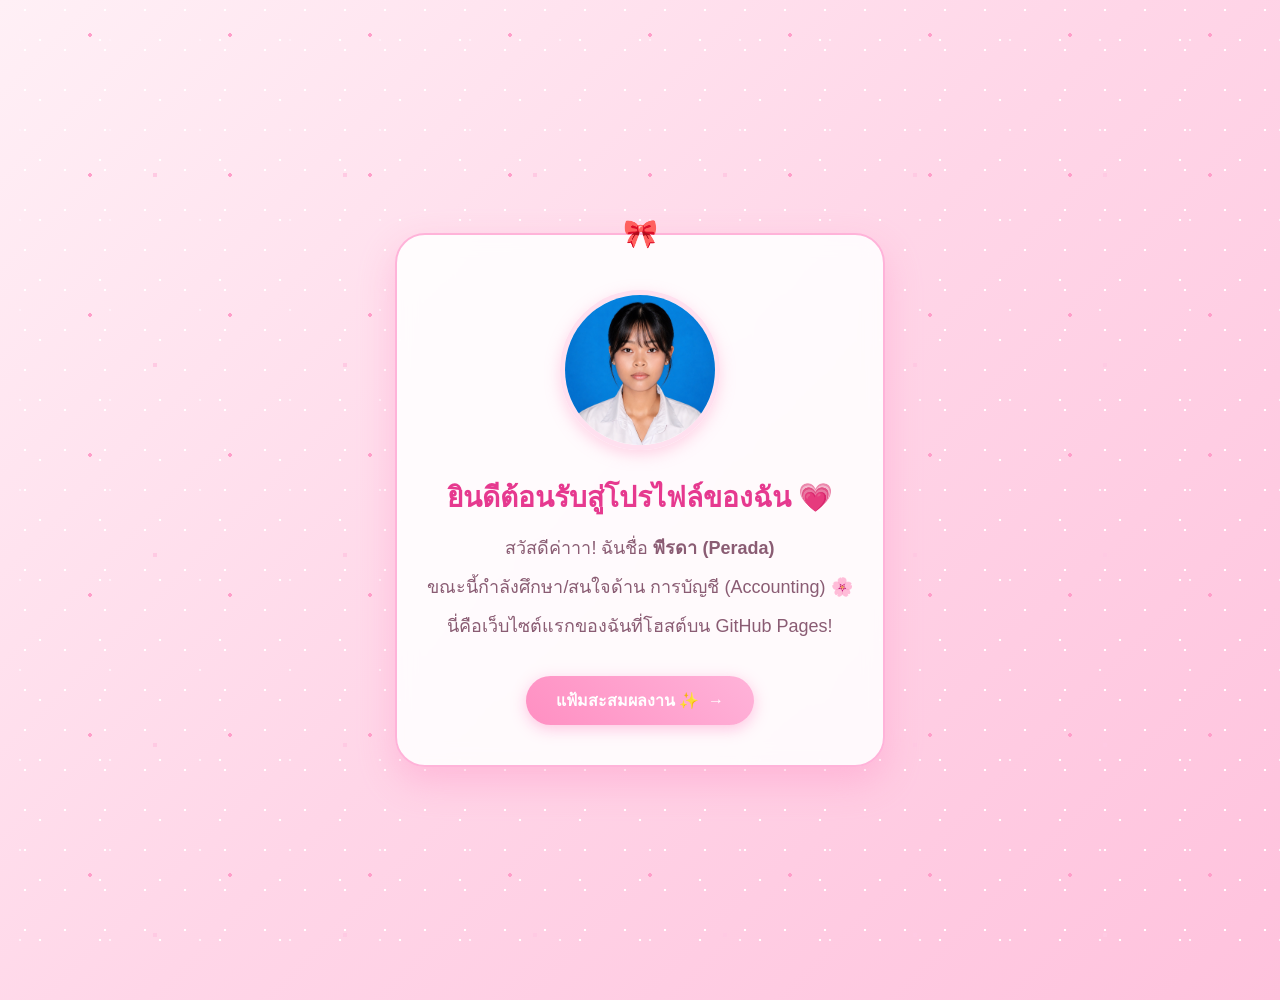
==== index.html @ 667e7df7 "Update index.html" ====
<!DOCTYPE html>
<html lang="th">
<head>
<meta charset="UTF-8">
<title>หน้าแนะนำตัวของฉัน</title>
<style>
/* ตั้งค่าพื้นหลังเป็นสีชมพูพาสเทลไล่เฉดสีแบบนุ่มนวล สไตล์จุฬาฯ (ไร้รูปภาพ) */
body {
    background: linear-gradient(135deg, #fff0f6 0%, #ffd6e8 50%, #ffc2dd 100%);
    color: #333;
    text-align: center; 
    padding: 50px;
    font-family: 'Segoe UI', Tahoma, Geneva, Verdana, sans-serif;
    margin: 0;
    min-height: 100vh;
    display: flex;
    justify-content: center;
    align-items: center;
    position: relative;
    overflow-x: hidden;
}

/* กลิตเตอร์ระยิบระยับกระจายทั่วพื้นหลัง แบบไม่ต้องใช้รูปภาพ */
body::before {
    content: "";
    position: fixed;
    inset: -50px;
    background-image:
        radial-gradient(circle, #ffffff 1.5px, transparent 1.5px),
        radial-gradient(circle, #fff0f8 1px, transparent 1px),
        radial-gradient(circle, #ff9ec9 2px, transparent 2px),
        radial-gradient(circle, #ffffff 1px, transparent 1px),
        radial-gradient(circle, #ffcae3 2.5px, transparent 2.5px);
    background-size: 60px 60px, 90px 90px, 140px 140px, 40px 40px, 190px 190px;
    background-position: 0 0, 25px 45px, 70px 15px, 15px 80px, 110px 130px;
    pointer-events: none;
    z-index: 0;
    animation: glitter-shift 10s linear infinite, glitter-twinkle 2.2s ease-in-out infinite alternate;
}

@keyframes glitter-shift {
    0%   { background-position: 0 0, 25px 45px, 70px 15px, 15px 80px, 110px 130px; }
    100% { background-position: 60px 40px, 85px 100px, 150px 70px, 45px 30px, 170px 200px; }
}

@keyframes glitter-twinkle {
    0%   { opacity: 0.55; }
    50%  { opacity: 1; }
    100% { opacity: 0.65; }
}

/* ปรับแต่งการ์ดโทนชมพูพาสเทลโปร่งแสงสไตล์ Glassmorphism */
.card {
    background: rgba(255, 255, 255, 0.88);
    backdrop-filter: blur(10px);
    border-radius: 30px;
    box-shadow: 0 15px 35px rgba(255, 150, 200, 0.45);
    max-width: 500px; 
    margin: 0 auto; 
    padding: 40px 30px;
    border: 2px solid #ffb3d9;
    position: relative;
    z-index: 1;
    transition: transform 0.3s ease;
}

/* เอฟเฟกต์การ์ดลอยขึ้นเบาๆ เมื่อวางเมาส์ */
.card:hover {
    transform: translateY(-5px);
}

/* ริบบิ้นน่ารักมุมการ์ด */
.ribbon {
    position: absolute;
    top: -18px;
    left: 50%;
    transform: translateX(-50%);
    font-size: 28px;
}

/* สไตล์สำหรับรูปโปรไฟล์ (กรอบวงกลม) */
.profile-img-container {
    width: 150px;
    height: 150px;
    border-radius: 50%;
    overflow: hidden;
    margin: 15px auto 25px auto; /* จัดกึ่งกลาง และเว้นระยะด้านล่าง */
    border: 5px solid #ffe0ef; /* เพิ่มเส้นขอบชมพูอ่อนดูนุ่มนวล */
    box-shadow: 0 5px 15px rgba(255, 140, 190, 0.35); /* เพิ่มเงาเล็กน้อย */
}

.profile-img {
    width: 100%;
    height: 100%;
    object-fit: cover; /* ทำให้รูปเต็มกรอบโดยไม่เสียสัดส่วน */
}

h1 { 
    color: #e6398f; /* หัวข้อสีชมพูจุฬาฯ สดใส */
    margin-top: 10px;
    margin-bottom: 15px;
    font-size: 28px;
}

p { 
    font-size: 18px; 
    line-height: 1.6; 
    color: #8a5c73;
    margin: 10px 0;
}

/* ออกแบบปุ่มกดโทนชมพูพาสเทล */
.btn {
    display: inline-block;
    background: linear-gradient(45deg, #ff8fc2, #ffb3d9);
    color: white;
    padding: 12px 30px;
    text-decoration: none;
    border-radius: 25px;
    font-weight: bold;
    font-size: 16px;
    margin-top: 25px;
    box-shadow: 0 4px 15px rgba(255, 130, 190, 0.45);
    transition: all 0.3s ease;
    animation: btn-glow 2s ease-in-out infinite;
}

@keyframes btn-glow {
    0%, 100% { box-shadow: 0 4px 15px rgba(255, 130, 190, 0.45); }
    50%      { box-shadow: 0 6px 26px rgba(255, 110, 180, 0.85), 0 0 22px rgba(255, 190, 225, 0.7); }
}

/* ลูกศรกระดิกเชิญชวนให้กดต่อ */
.arrow {
    display: inline-block;
    margin-left: 4px;
    animation: arrow-bounce 1.1s ease-in-out infinite;
}

@keyframes arrow-bounce {
    0%, 100% { transform: translateX(0); }
    50%      { transform: translateX(6px); }
}

/* ลูกเล่นเปลี่ยนเฉดสีเมื่อชี้ปุ่ม */
.btn:hover {
    background: linear-gradient(45deg, #ffb3d9, #ff8fc2);
    transform: translateY(-3px);
    box-shadow: 0 8px 20px rgba(255, 130, 190, 0.65);
}
</style>
</head>
<body>

<div class="card">
    <div class="ribbon">🎀</div>

    <!-- ส่วนแสดงรูปภาพโปรไฟล์ -->
    <div class="profile-img-container">
        <!-- นำรูปภาพของคุณใส่ใน src -->
        <img src="18.png" alt="โปรไฟล์ พีรดา" class="profile-img">
    </div>

    <h1>ยินดีต้อนรับสู่โปรไฟล์ของฉัน 💗</h1>
    <p>สวัสดีค่าาา! ฉันชื่อ <strong>พีรดา (Perada)</strong></p>
    <p>ขณะนี้กำลังศึกษา/สนใจด้าน การบัญชี (Accounting) 🌸</p>
    <p>นี่คือเว็บไซต์แรกของฉันที่โฮสต์บน GitHub Pages!</p>
    
    <a href="portfolio.html" class="btn">แฟ้มสะสมผลงาน ✨ <span class="arrow">→</span></a>
</div>

</body>
</html>
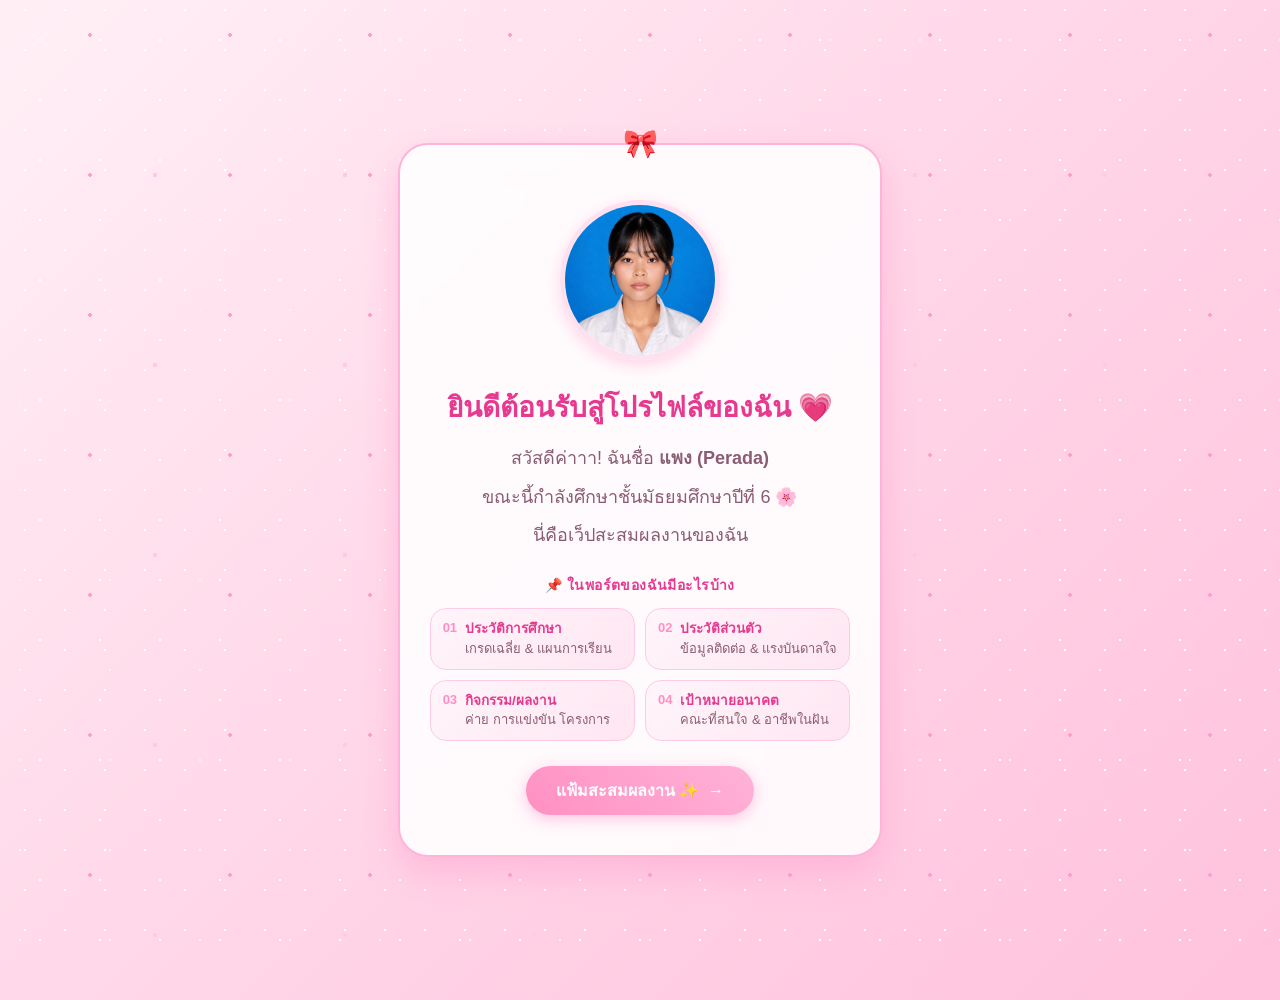
==== commit 1bb70a6f: "Update index.html" ====
--- a/index.html
+++ b/index.html
@@ -109,6 +109,53 @@
     margin: 10px 0;
 }
 
+/* ---------- ส่วนสารบัญพอร์ต: หัวข้อที่ควรมีในพอร์ตโฟลิโอ ---------- */
+.map-title {
+    font-size: 14px;
+    font-weight: 700;
+    color: #e6398f;
+    margin: 24px 0 12px;
+    letter-spacing: .03em;
+}
+
+.topic-grid {
+    display: grid;
+    grid-template-columns: 1fr 1fr;
+    gap: 10px;
+    text-align: left;
+}
+
+.topic-chip {
+    display: flex;
+    align-items: flex-start;
+    gap: 8px;
+    background: linear-gradient(135deg, #fff5fa, #ffe6f2);
+    border: 1.5px solid #ffcae3;
+    border-radius: 16px;
+    padding: 10px 12px;
+    font-size: 13px;
+    color: #8a5c73;
+    line-height: 1.45;
+}
+
+.topic-chip .num {
+    font-weight: 800;
+    color: #ff8fc2;
+    font-size: 13px;
+    flex-shrink: 0;
+}
+
+.topic-chip b {
+    display: block;
+    color: #e6398f;
+    font-size: 13.5px;
+    margin-bottom: 1px;
+}
+
+@media (max-width: 380px) {
+    .topic-grid { grid-template-columns: 1fr; }
+}
+
 /* ออกแบบปุ่มกดโทนชมพูพาสเทล */
 .btn {
     display: inline-block;
@@ -162,9 +209,17 @@
     </div>
 
     <h1>ยินดีต้อนรับสู่โปรไฟล์ของฉัน 💗</h1>
-    <p>สวัสดีค่าาา! ฉันชื่อ <strong>พีรดา (Perada)</strong></p>
-    <p>ขณะนี้กำลังศึกษา/สนใจด้าน การบัญชี (Accounting) 🌸</p>
-    <p>นี่คือเว็บไซต์แรกของฉันที่โฮสต์บน GitHub Pages!</p>
+    <p>สวัสดีค่าาา! ฉันชื่อ <strong> แพง (Perada)</strong></p>
+    <p>ขณะนี้กำลังศึกษาชั้นมัธยมศึกษาปีที่ 6  🌸</p>
+    <p>นี่คือเว็ปสะสมผลงานของฉัน</p>
+
+    <div class="map-title">📌 ในพอร์ตของฉันมีอะไรบ้าง</div>
+    <div class="topic-grid">
+        <div class="topic-chip"><span class="num">01</span><div><b>ประวัติการศึกษา</b>เกรดเฉลี่ย & แผนการเรียน</div></div>
+        <div class="topic-chip"><span class="num">02</span><div><b>ประวัติส่วนตัว</b>ข้อมูลติดต่อ & แรงบันดาลใจ</div></div>
+        <div class="topic-chip"><span class="num">03</span><div><b>กิจกรรม/ผลงาน</b>ค่าย การแข่งขัน โครงการ</div></div>
+        <div class="topic-chip"><span class="num">04</span><div><b>เป้าหมายอนาคต</b>คณะที่สนใจ & อาชีพในฝัน</div></div>
+    </div>
     
     <a href="portfolio.html" class="btn">แฟ้มสะสมผลงาน ✨ <span class="arrow">→</span></a>
 </div>
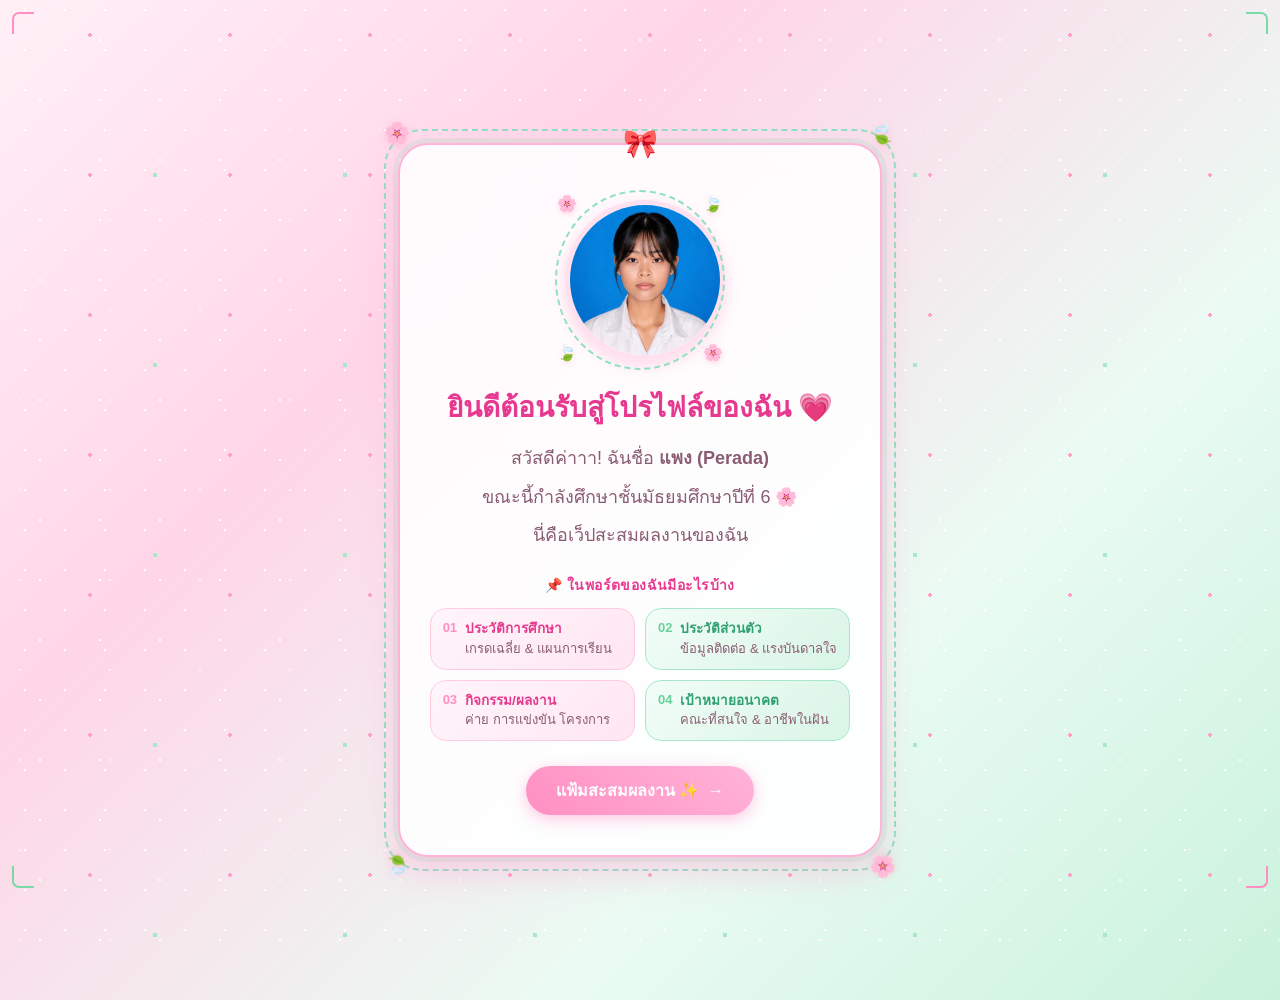
==== commit 5719d60a: "Update index.html" ====
--- a/index.html
+++ b/index.html
@@ -4,9 +4,9 @@
 <meta charset="UTF-8">
 <title>หน้าแนะนำตัวของฉัน</title>
 <style>
-/* ตั้งค่าพื้นหลังเป็นสีชมพูพาสเทลไล่เฉดสีแบบนุ่มนวล สไตล์จุฬาฯ (ไร้รูปภาพ) */
+/* ตั้งค่าพื้นหลังไล่เฉดสีชมพู-เขียวมิ้นต์พาสเทลแบบนุ่มนวล (ไร้รูปภาพ) */
 body {
-    background: linear-gradient(135deg, #fff0f6 0%, #ffd6e8 50%, #ffc2dd 100%);
+    background: linear-gradient(135deg, #fff0f6 0%, #ffd6e8 32%, #eafbf3 68%, #c9f2dc 100%);
     color: #333;
     text-align: center; 
     padding: 50px;
@@ -30,7 +30,7 @@
         radial-gradient(circle, #fff0f8 1px, transparent 1px),
         radial-gradient(circle, #ff9ec9 2px, transparent 2px),
         radial-gradient(circle, #ffffff 1px, transparent 1px),
-        radial-gradient(circle, #ffcae3 2.5px, transparent 2.5px);
+        radial-gradient(circle, #a8e8c8 2.5px, transparent 2.5px);
     background-size: 60px 60px, 90px 90px, 140px 140px, 40px 40px, 190px 190px;
     background-position: 0 0, 25px 45px, 70px 15px, 15px 80px, 110px 130px;
     pointer-events: none;
@@ -54,7 +54,7 @@
     background: rgba(255, 255, 255, 0.88);
     backdrop-filter: blur(10px);
     border-radius: 30px;
-    box-shadow: 0 15px 35px rgba(255, 150, 200, 0.45);
+    box-shadow: 0 15px 35px rgba(255, 150, 200, 0.4), 0 0 0 5px rgba(140, 224, 180, 0.22);
     max-width: 500px; 
     margin: 0 auto; 
     padding: 40px 30px;
@@ -174,7 +174,7 @@
 
 @keyframes btn-glow {
     0%, 100% { box-shadow: 0 4px 15px rgba(255, 130, 190, 0.45); }
-    50%      { box-shadow: 0 6px 26px rgba(255, 110, 180, 0.85), 0 0 22px rgba(255, 190, 225, 0.7); }
+    50%      { box-shadow: 0 6px 26px rgba(255, 110, 180, 0.85), 0 0 22px rgba(140, 224, 180, 0.55); }
 }
 
 /* ลูกศรกระดิกเชิญชวนให้กดต่อ */
@@ -195,17 +195,107 @@
     transform: translateY(-3px);
     box-shadow: 0 8px 20px rgba(255, 130, 190, 0.65);
 }
+
+/* ---------- กรอบมุมจอ ชมพู-มิ้นต์สลับกัน ---------- */
+.page-corner {
+    position: fixed;
+    z-index: 5;
+    width: 20px;
+    height: 20px;
+    pointer-events: none;
+}
+.page-corner.tl { top: 12px; left: 12px; border-top: 2px solid #ff8fc2; border-left: 2px solid #ff8fc2; border-radius: 7px 0 0 0; }
+.page-corner.tr { top: 12px; right: 12px; border-top: 2px solid #7bd9a8; border-right: 2px solid #7bd9a8; border-radius: 0 7px 0 0; }
+.page-corner.bl { bottom: 12px; left: 12px; border-bottom: 2px solid #7bd9a8; border-left: 2px solid #7bd9a8; border-radius: 0 0 0 7px; }
+.page-corner.br { bottom: 12px; right: 12px; border-bottom: 2px solid #ff8fc2; border-right: 2px solid #ff8fc2; border-radius: 0 0 7px 0; }
+
+/* ---------- กรอบประรอบการ์ด + ดอกไม้/ใบไม้มุม ---------- */
+.card-frame {
+    position: relative;
+    z-index: 1;
+}
+.card-frame::before {
+    content: "";
+    position: absolute;
+    inset: -14px;
+    border: 2px dashed #8fe0c2;
+    border-radius: 38px;
+    pointer-events: none;
+    z-index: 0;
+}
+.card-corner {
+    position: absolute;
+    font-size: 1.3rem;
+    line-height: 1;
+    pointer-events: none;
+    z-index: 2;
+    filter: drop-shadow(0 2px 4px rgba(255, 140, 190, 0.35));
+}
+.card-corner.tl { top: -20px; left: -14px; }
+.card-corner.tr { top: -20px; right: -14px; transform: scaleX(-1); }
+.card-corner.bl { bottom: -20px; left: -14px; transform: scaleY(-1); }
+.card-corner.br { bottom: -20px; right: -14px; transform: scale(-1, -1); }
+
+/* ---------- สลับสีชิปหัวข้อ ชมพู/มิ้นต์ ---------- */
+.topic-chip:nth-child(even) {
+    background: linear-gradient(135deg, #f2fdf7, #d9f5e6);
+    border-color: #a8e8c8;
+}
+.topic-chip:nth-child(even) b { color: #2fa06f; }
+.topic-chip:nth-child(even) .num { color: #6bcf9a; }
+
+/* ---------- วงแหวนตกแต่งรอบรูปโปรไฟล์ (ไม่ยุ่งกับ .profile-img-container / .profile-img) ---------- */
+.photo-ring {
+    position: relative;
+    width: 150px;
+    margin: 0 auto;
+}
+.photo-ring::before {
+    content: "";
+    position: absolute;
+    inset: -10px;
+    border: 2px dashed #8fe0c2;
+    border-radius: 50%;
+    pointer-events: none;
+}
+.photo-deco {
+    position: absolute;
+    font-size: 1rem;
+    pointer-events: none;
+    filter: drop-shadow(0 2px 3px rgba(255, 140, 190, 0.3));
+}
+.photo-deco.a { top: -6px; left: -8px; }
+.photo-deco.b { top: -6px; right: -8px; }
+.photo-deco.c { bottom: -2px; left: -8px; }
+.photo-deco.d { bottom: -2px; right: -8px; }
 </style>
 </head>
 <body>
 
+<span class="page-corner tl" aria-hidden="true"></span>
+<span class="page-corner tr" aria-hidden="true"></span>
+<span class="page-corner bl" aria-hidden="true"></span>
+<span class="page-corner br" aria-hidden="true"></span>
+
+<div class="card-frame">
+    <span class="card-corner tl" aria-hidden="true">🌸</span>
+    <span class="card-corner tr" aria-hidden="true">🍃</span>
+    <span class="card-corner bl" aria-hidden="true">🍃</span>
+    <span class="card-corner br" aria-hidden="true">🌸</span>
+
 <div class="card">
     <div class="ribbon">🎀</div>
 
     <!-- ส่วนแสดงรูปภาพโปรไฟล์ -->
-    <div class="profile-img-container">
-        <!-- นำรูปภาพของคุณใส่ใน src -->
-        <img src="18.png" alt="โปรไฟล์ พีรดา" class="profile-img">
+    <div class="photo-ring">
+        <span class="photo-deco a" aria-hidden="true">🌸</span>
+        <span class="photo-deco b" aria-hidden="true">🍃</span>
+        <span class="photo-deco c" aria-hidden="true">🍃</span>
+        <span class="photo-deco d" aria-hidden="true">🌸</span>
+        <div class="profile-img-container">
+            <!-- นำรูปภาพของคุณใส่ใน src -->
+            <img src="18.png" alt="โปรไฟล์ พีรดา" class="profile-img">
+        </div>
     </div>
 
     <h1>ยินดีต้อนรับสู่โปรไฟล์ของฉัน 💗</h1>
@@ -223,6 +313,7 @@
     
     <a href="portfolio.html" class="btn">แฟ้มสะสมผลงาน ✨ <span class="arrow">→</span></a>
 </div>
+</div>
 
 </body>
 </html>
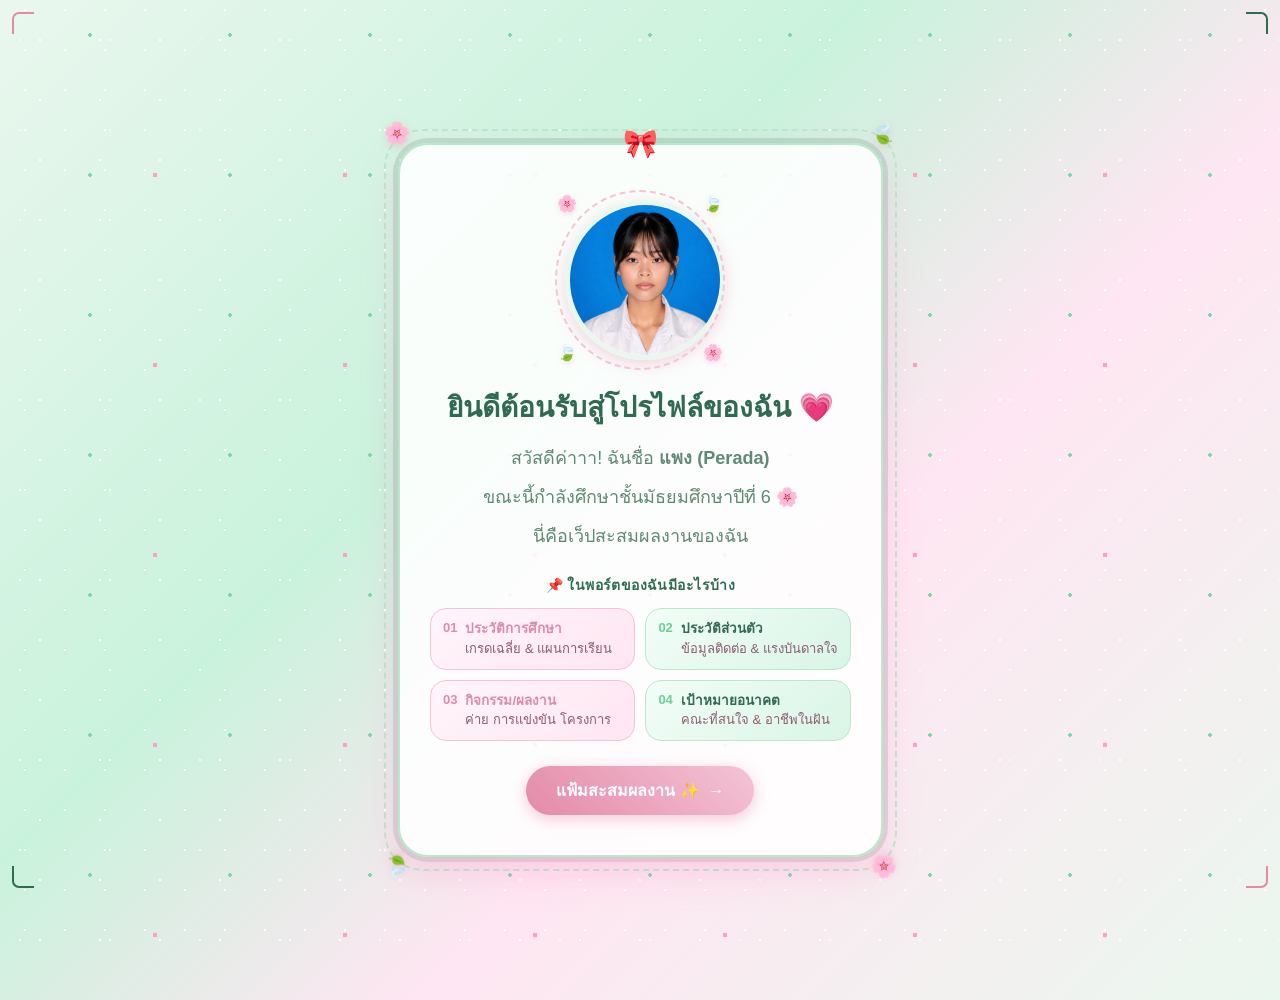
==== commit a9e64f1a: "Update index.html" ====
--- a/index.html
+++ b/index.html
@@ -4,9 +4,20 @@
 <meta charset="UTF-8">
 <title>หน้าแนะนำตัวของฉัน</title>
 <style>
-/* ตั้งค่าพื้นหลังไล่เฉดสีชมพู-เขียวมิ้นต์พาสเทลแบบนุ่มนวล (ไร้รูปภาพ) */
+:root{
+    /* ===== ธีมสีเขียว-ชมพูพาสเทล (เขียวมิ้นต์ = โทนหลัก, ชมพูกุหลาบ = สีเน้น/ลิงก์) ===== */
+    --mint-main:#2F6B52;     /* เขียวเข้ม ใช้หัวข้อหลัก/โทนหลัก */
+    --mint-mid:#5E8A74;      /* เขียวนวล ใช้ข้อความรอง */
+    --mint-light:#EAF7EE;    /* เขียวมิ้นต์อ่อน ใช้พื้นหลัง/กรอบ */
+    --mint-border:#B9E8CC;   /* เขียวมิ้นต์กลาง ใช้เส้นขอบการ์ด */
+    --pink-accent:#E38AA8;   /* ชมพูกุหลาบ ใช้จุดเน้น/ลิงก์/ปุ่ม */
+    --pink-light:#F4C4D6;    /* ชมพูอ่อน ใช้ไล่เฉด/เงา */
+    --pink-deep:#D98CAF;     /* ชมพูกุหลาบเข้ม ใช้หัวข้อในชิปสีชมพู */
+}
+
+/* ตั้งค่าพื้นหลังไล่เฉดสีเขียวมิ้นต์เป็นหลัก แซมด้วยชมพูพาสเทลเป็นจุดเน้น (ไร้รูปภาพ) */
 body {
-    background: linear-gradient(135deg, #fff0f6 0%, #ffd6e8 32%, #eafbf3 68%, #c9f2dc 100%);
+    background: linear-gradient(135deg, #EAF7EE 0%, #C9F2DC 38%, #FFE6F2 62%, #EAF7EE 100%);
     color: #333;
     text-align: center; 
     padding: 50px;
@@ -27,10 +38,10 @@
     inset: -50px;
     background-image:
         radial-gradient(circle, #ffffff 1.5px, transparent 1.5px),
-        radial-gradient(circle, #fff0f8 1px, transparent 1px),
-        radial-gradient(circle, #ff9ec9 2px, transparent 2px),
+        radial-gradient(circle, #f3fdf7 1px, transparent 1px),
+        radial-gradient(circle, #7bd9a8 2px, transparent 2px),
         radial-gradient(circle, #ffffff 1px, transparent 1px),
-        radial-gradient(circle, #a8e8c8 2.5px, transparent 2.5px);
+        radial-gradient(circle, #ff9ec9 2.5px, transparent 2.5px);
     background-size: 60px 60px, 90px 90px, 140px 140px, 40px 40px, 190px 190px;
     background-position: 0 0, 25px 45px, 70px 15px, 15px 80px, 110px 130px;
     pointer-events: none;
@@ -49,16 +60,32 @@
     100% { opacity: 0.65; }
 }
 
-/* ปรับแต่งการ์ดโทนชมพูพาสเทลโปร่งแสงสไตล์ Glassmorphism */
+/* ---------- เอฟเฟกต์เปิดหน้า: การ์ดค่อยๆ ปรากฏขึ้นแบบนุ่มนวล ---------- */
+/* หน้านี้มีการ์ดเดียวไม่มีสไลด์ให้เลื่อน จึงใช้จังหวะเดียวตอนโหลดหน้าแทน
+   ให้ความรู้สึกต่อเนื่องกับเอฟเฟกต์เลื่อนสไลด์ในหน้าพอร์ตฟอลิโอ */
+@keyframes reveal-in {
+    0%   { opacity: 0; transform: translateY(18px) scale(.96); filter: blur(6px); }
+    100% { opacity: 1; transform: translateY(0) scale(1); filter: blur(0); }
+}
+.card-frame {
+    animation: reveal-in .85s cubic-bezier(.22,.9,.32,1) both;
+}
+
+@media (prefers-reduced-motion: reduce) {
+    .card-frame { animation: none; }
+    body::before { animation: none; }
+}
+
+/* ปรับแต่งการ์ดโทนพาสเทลโปร่งแสงสไตล์ Glassmorphism (เขียวมิ้นต์เป็นกรอบหลัก) */
 .card {
     background: rgba(255, 255, 255, 0.88);
     backdrop-filter: blur(10px);
     border-radius: 30px;
-    box-shadow: 0 15px 35px rgba(255, 150, 200, 0.4), 0 0 0 5px rgba(140, 224, 180, 0.22);
+    box-shadow: 0 15px 35px rgba(255, 150, 200, 0.35), 0 0 0 5px rgba(47, 107, 82, 0.16);
     max-width: 500px; 
     margin: 0 auto; 
     padding: 40px 30px;
-    border: 2px solid #ffb3d9;
+    border: 2px solid var(--mint-border);
     position: relative;
     z-index: 1;
     transition: transform 0.3s ease;
@@ -85,8 +112,8 @@
     border-radius: 50%;
     overflow: hidden;
     margin: 15px auto 25px auto; /* จัดกึ่งกลาง และเว้นระยะด้านล่าง */
-    border: 5px solid #ffe0ef; /* เพิ่มเส้นขอบชมพูอ่อนดูนุ่มนวล */
-    box-shadow: 0 5px 15px rgba(255, 140, 190, 0.35); /* เพิ่มเงาเล็กน้อย */
+    border: 5px solid var(--mint-light); /* กรอบเขียวมิ้นต์อ่อนดูนุ่มนวล */
+    box-shadow: 0 5px 15px rgba(227, 138, 168, 0.35); /* เงาชมพูอ่อนเป็นจุดเน้น */
 }
 
 .profile-img {
@@ -96,7 +123,7 @@
 }
 
 h1 { 
-    color: #e6398f; /* หัวข้อสีชมพูจุฬาฯ สดใส */
+    color: var(--mint-main); /* หัวข้อโทนเขียวมิ้นต์เข้ม (โทนหลัก) */
     margin-top: 10px;
     margin-bottom: 15px;
     font-size: 28px;
@@ -105,7 +132,7 @@
 p { 
     font-size: 18px; 
     line-height: 1.6; 
-    color: #8a5c73;
+    color: var(--mint-mid);
     margin: 10px 0;
 }
 
@@ -113,7 +140,7 @@
 .map-title {
     font-size: 14px;
     font-weight: 700;
-    color: #e6398f;
+    color: var(--mint-main);
     margin: 24px 0 12px;
     letter-spacing: .03em;
 }
@@ -130,7 +157,7 @@
     align-items: flex-start;
     gap: 8px;
     background: linear-gradient(135deg, #fff5fa, #ffe6f2);
-    border: 1.5px solid #ffcae3;
+    border: 1.5px solid var(--pink-light);
     border-radius: 16px;
     padding: 10px 12px;
     font-size: 13px;
@@ -140,14 +167,14 @@
 
 .topic-chip .num {
     font-weight: 800;
-    color: #ff8fc2;
+    color: var(--pink-accent);
     font-size: 13px;
     flex-shrink: 0;
 }
 
 .topic-chip b {
     display: block;
-    color: #e6398f;
+    color: var(--pink-deep);
     font-size: 13.5px;
     margin-bottom: 1px;
 }
@@ -156,10 +183,10 @@
     .topic-grid { grid-template-columns: 1fr; }
 }
 
-/* ออกแบบปุ่มกดโทนชมพูพาสเทล */
+/* ออกแบบปุ่มกดโทนชมพูพาสเทล (จุดเน้น/ลิงก์หลักของหน้า) */
 .btn {
     display: inline-block;
-    background: linear-gradient(45deg, #ff8fc2, #ffb3d9);
+    background: linear-gradient(45deg, var(--pink-accent), var(--pink-light));
     color: white;
     padding: 12px 30px;
     text-decoration: none;
@@ -167,14 +194,14 @@
     font-weight: bold;
     font-size: 16px;
     margin-top: 25px;
-    box-shadow: 0 4px 15px rgba(255, 130, 190, 0.45);
+    box-shadow: 0 4px 15px rgba(227, 138, 168, 0.45);
     transition: all 0.3s ease;
     animation: btn-glow 2s ease-in-out infinite;
 }
 
 @keyframes btn-glow {
-    0%, 100% { box-shadow: 0 4px 15px rgba(255, 130, 190, 0.45); }
-    50%      { box-shadow: 0 6px 26px rgba(255, 110, 180, 0.85), 0 0 22px rgba(140, 224, 180, 0.55); }
+    0%, 100% { box-shadow: 0 4px 15px rgba(227, 138, 168, 0.45); }
+    50%      { box-shadow: 0 6px 26px rgba(227, 138, 168, 0.8), 0 0 22px rgba(47, 107, 82, 0.4); }
 }
 
 /* ลูกศรกระดิกเชิญชวนให้กดต่อ */
@@ -191,9 +218,9 @@
 
 /* ลูกเล่นเปลี่ยนเฉดสีเมื่อชี้ปุ่ม */
 .btn:hover {
-    background: linear-gradient(45deg, #ffb3d9, #ff8fc2);
+    background: linear-gradient(45deg, var(--pink-light), var(--pink-accent));
     transform: translateY(-3px);
-    box-shadow: 0 8px 20px rgba(255, 130, 190, 0.65);
+    box-shadow: 0 8px 20px rgba(227, 138, 168, 0.65);
 }
 
 /* ---------- กรอบมุมจอ ชมพู-มิ้นต์สลับกัน ---------- */
@@ -204,10 +231,10 @@
     height: 20px;
     pointer-events: none;
 }
-.page-corner.tl { top: 12px; left: 12px; border-top: 2px solid #ff8fc2; border-left: 2px solid #ff8fc2; border-radius: 7px 0 0 0; }
-.page-corner.tr { top: 12px; right: 12px; border-top: 2px solid #7bd9a8; border-right: 2px solid #7bd9a8; border-radius: 0 7px 0 0; }
-.page-corner.bl { bottom: 12px; left: 12px; border-bottom: 2px solid #7bd9a8; border-left: 2px solid #7bd9a8; border-radius: 0 0 0 7px; }
-.page-corner.br { bottom: 12px; right: 12px; border-bottom: 2px solid #ff8fc2; border-right: 2px solid #ff8fc2; border-radius: 0 0 7px 0; }
+.page-corner.tl { top: 12px; left: 12px; border-top: 2px solid var(--pink-accent); border-left: 2px solid var(--pink-accent); border-radius: 7px 0 0 0; }
+.page-corner.tr { top: 12px; right: 12px; border-top: 2px solid var(--mint-main); border-right: 2px solid var(--mint-main); border-radius: 0 7px 0 0; }
+.page-corner.bl { bottom: 12px; left: 12px; border-bottom: 2px solid var(--mint-main); border-left: 2px solid var(--mint-main); border-radius: 0 0 0 7px; }
+.page-corner.br { bottom: 12px; right: 12px; border-bottom: 2px solid var(--pink-accent); border-right: 2px solid var(--pink-accent); border-radius: 0 0 7px 0; }
 
 /* ---------- กรอบประรอบการ์ด + ดอกไม้/ใบไม้มุม ---------- */
 .card-frame {
@@ -218,7 +245,7 @@
     content: "";
     position: absolute;
     inset: -14px;
-    border: 2px dashed #8fe0c2;
+    border: 2px dashed var(--mint-border);
     border-radius: 38px;
     pointer-events: none;
     z-index: 0;
@@ -229,7 +256,7 @@
     line-height: 1;
     pointer-events: none;
     z-index: 2;
-    filter: drop-shadow(0 2px 4px rgba(255, 140, 190, 0.35));
+    filter: drop-shadow(0 2px 4px rgba(227, 138, 168, 0.35));
 }
 .card-corner.tl { top: -20px; left: -14px; }
 .card-corner.tr { top: -20px; right: -14px; transform: scaleX(-1); }
@@ -239,9 +266,9 @@
 /* ---------- สลับสีชิปหัวข้อ ชมพู/มิ้นต์ ---------- */
 .topic-chip:nth-child(even) {
     background: linear-gradient(135deg, #f2fdf7, #d9f5e6);
-    border-color: #a8e8c8;
-}
-.topic-chip:nth-child(even) b { color: #2fa06f; }
+    border-color: var(--mint-border);
+}
+.topic-chip:nth-child(even) b { color: var(--mint-main); }
 .topic-chip:nth-child(even) .num { color: #6bcf9a; }
 
 /* ---------- วงแหวนตกแต่งรอบรูปโปรไฟล์ (ไม่ยุ่งกับ .profile-img-container / .profile-img) ---------- */
@@ -254,7 +281,7 @@
     content: "";
     position: absolute;
     inset: -10px;
-    border: 2px dashed #8fe0c2;
+    border: 2px dashed var(--pink-light);
     border-radius: 50%;
     pointer-events: none;
 }
@@ -262,7 +289,7 @@
     position: absolute;
     font-size: 1rem;
     pointer-events: none;
-    filter: drop-shadow(0 2px 3px rgba(255, 140, 190, 0.3));
+    filter: drop-shadow(0 2px 3px rgba(227, 138, 168, 0.3));
 }
 .photo-deco.a { top: -6px; left: -8px; }
 .photo-deco.b { top: -6px; right: -8px; }
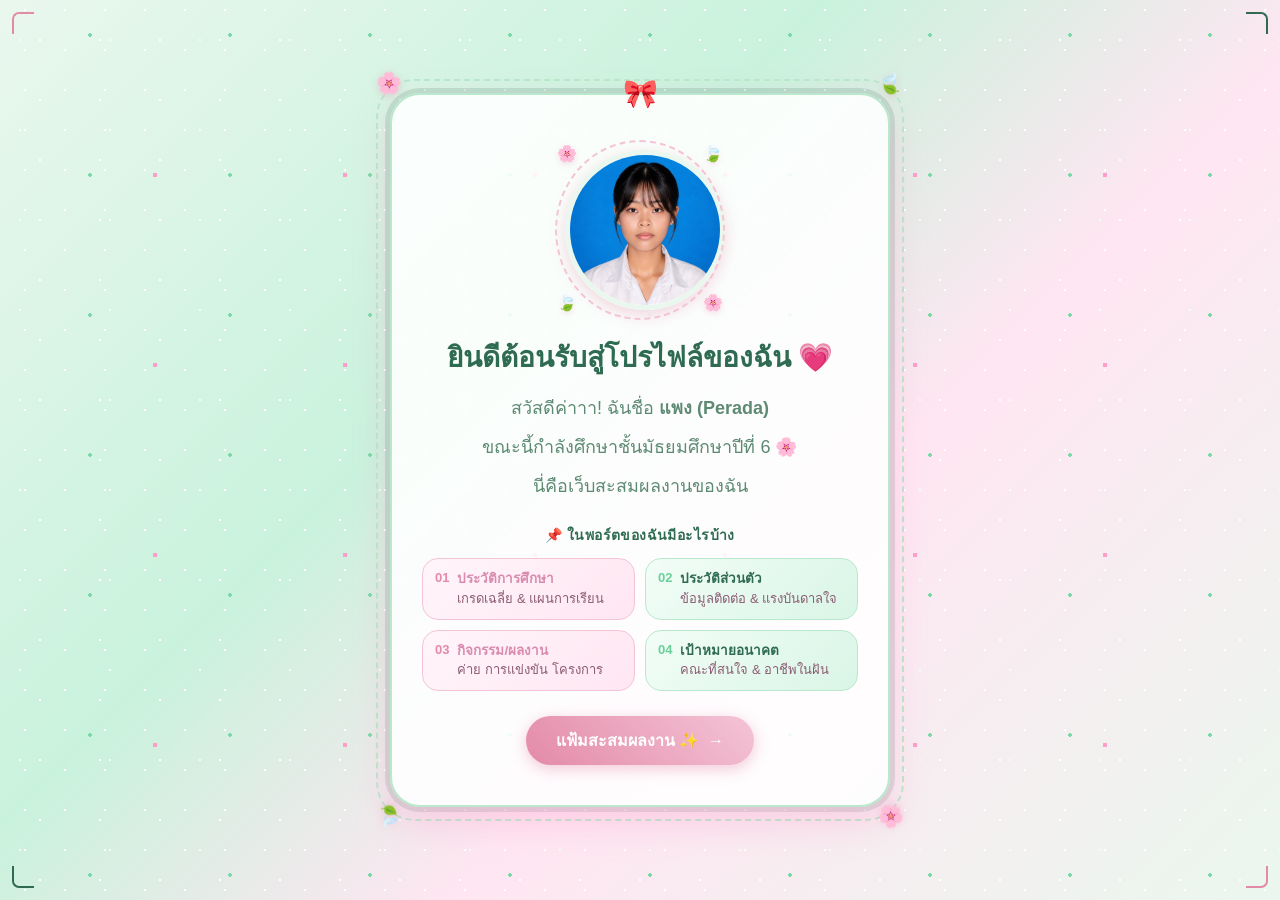
==== commit e9a1c357: "Update index.html" ====
--- a/index.html
+++ b/index.html
@@ -2,25 +2,36 @@
 <html lang="th">
 <head>
 <meta charset="UTF-8">
-<title>หน้าแนะนำตัวของฉัน</title>
+<meta name="viewport" content="width=device-width, initial-scale=1.0">
+<title>หน้าแนะนำตัวของฉัน - แพง (Perada)</title>
+<meta name="description" content="แฟ้มสะสมผลงานออนไลน์ (Portfolio) ของ แพง (Perada) นักเรียนชั้นมัธยมศึกษาปีที่ 6">
+
+<!-- Open Graph สำหรับการแชร์บนโซเชียลมีเดีย -->
+<meta property="og:title" content="หน้าแนะนำตัวของฉัน - แพง (Perada)">
+<meta property="og:description" content="ยินดีต้อนรับสู่เว็บสะสมผลงานของแพง ม.6">
+<meta property="og:image" content="18.png">
+
+<!-- Favicon (emoji ไอคอนบน Browser Tab) -->
+<link rel="icon" href="data:image/svg+xml,<svg xmlns=%22http://www.w3.org/2000/svg%22 viewBox=%220 0 100 100%22><text y=%22.9em%22 font-size=%2290%22>🌸</text></svg>">
+
 <style>
-:root{
-    /* ===== ธีมสีเขียว-ชมพูพาสเทล (เขียวมิ้นต์ = โทนหลัก, ชมพูกุหลาบ = สีเน้น/ลิงก์) ===== */
-    --mint-main:#2F6B52;     /* เขียวเข้ม ใช้หัวข้อหลัก/โทนหลัก */
-    --mint-mid:#5E8A74;      /* เขียวนวล ใช้ข้อความรอง */
-    --mint-light:#EAF7EE;    /* เขียวมิ้นต์อ่อน ใช้พื้นหลัง/กรอบ */
-    --mint-border:#B9E8CC;   /* เขียวมิ้นต์กลาง ใช้เส้นขอบการ์ด */
-    --pink-accent:#E38AA8;   /* ชมพูกุหลาบ ใช้จุดเน้น/ลิงก์/ปุ่ม */
-    --pink-light:#F4C4D6;    /* ชมพูอ่อน ใช้ไล่เฉด/เงา */
-    --pink-deep:#D98CAF;     /* ชมพูกุหลาบเข้ม ใช้หัวข้อในชิปสีชมพู */
-}
-
-/* ตั้งค่าพื้นหลังไล่เฉดสีเขียวมิ้นต์เป็นหลัก แซมด้วยชมพูพาสเทลเป็นจุดเน้น (ไร้รูปภาพ) */
+:root {
+    /* ===== ธีมสีเขียว-ชมพูพาสเทล ===== */
+    --mint-main: #2F6B52;     /* เขียวเข้ม ใช้หัวข้อหลัก/โทนหลัก */
+    --mint-mid: #5E8A74;      /* เขียวนวล ใช้ข้อความรอง */
+    --mint-light: #EAF7EE;    /* เขียวมิ้นต์อ่อน ใช้พื้นหลัง/กรอบ */
+    --mint-border: #B9E8CC;   /* เขียวมิ้นต์กลาง ใช้เส้นขอบการ์ด */
+    --pink-accent: #E38AA8;   /* ชมพูกุหลาบ ใช้จุดเน้น/ลิงก์/ปุ่ม */
+    --pink-light: #F4C4D6;    /* ชมพูอ่อน ใช้ไล่เฉด/เงา */
+    --pink-deep: #D98CAF;     /* ชมพูกุหลาบเข้ม ใช้หัวข้อในชิปสีชมพู */
+}
+
+/* ตั้งค่าพื้นหลังไล่เฉดสีเขียวมิ้นต์เป็นหลัก แซมด้วยชมพูพาสเทลเป็นจุดเน้น */
 body {
     background: linear-gradient(135deg, #EAF7EE 0%, #C9F2DC 38%, #FFE6F2 62%, #EAF7EE 100%);
     color: #333;
     text-align: center; 
-    padding: 50px;
+    padding: 20px;
     font-family: 'Segoe UI', Tahoma, Geneva, Verdana, sans-serif;
     margin: 0;
     min-height: 100vh;
@@ -29,9 +40,10 @@
     align-items: center;
     position: relative;
     overflow-x: hidden;
-}
-
-/* กลิตเตอร์ระยิบระยับกระจายทั่วพื้นหลัง แบบไม่ต้องใช้รูปภาพ */
+    box-sizing: border-box;
+}
+
+/* กลิตเตอร์ระยิบระยับกระจายทั่วพื้นหลัง */
 body::before {
     content: "";
     position: fixed;
@@ -60,43 +72,54 @@
     100% { opacity: 0.65; }
 }
 
-/* ---------- เอฟเฟกต์เปิดหน้า: การ์ดค่อยๆ ปรากฏขึ้นแบบนุ่มนวล ---------- */
-/* หน้านี้มีการ์ดเดียวไม่มีสไลด์ให้เลื่อน จึงใช้จังหวะเดียวตอนโหลดหน้าแทน
-   ให้ความรู้สึกต่อเนื่องกับเอฟเฟกต์เลื่อนสไลด์ในหน้าพอร์ตฟอลิโอ */
+/* ---------- เอฟเฟกต์เปิดหน้า ---------- */
 @keyframes reveal-in {
     0%   { opacity: 0; transform: translateY(18px) scale(.96); filter: blur(6px); }
     100% { opacity: 1; transform: translateY(0) scale(1); filter: blur(0); }
 }
+
 .card-frame {
+    position: relative;
+    z-index: 1;
+    width: 100%;
+    max-width: 500px;
     animation: reveal-in .85s cubic-bezier(.22,.9,.32,1) both;
 }
 
+/* ---------- เอฟเฟกต์ตอนกดปุ่มย่อการ์ดลง ---------- */
+@keyframes reveal-out {
+    0%   { opacity: 1; transform: scale(1); filter: blur(0); }
+    100% { opacity: 0.2; transform: scale(0.92); filter: blur(4px); }
+}
+
+body.leaving .card-frame {
+    animation: reveal-out .6s cubic-bezier(.4,0,.2,1) forwards;
+}
+
 @media (prefers-reduced-motion: reduce) {
-    .card-frame { animation: none; }
-    body::before { animation: none; }
-}
-
-/* ปรับแต่งการ์ดโทนพาสเทลโปร่งแสงสไตล์ Glassmorphism (เขียวมิ้นต์เป็นกรอบหลัก) */
+    .card-frame, body.leaving .card-frame, body::before { 
+        animation: none !important; 
+    }
+}
+
+/* การ์ด Glassmorphism */
 .card {
     background: rgba(255, 255, 255, 0.88);
     backdrop-filter: blur(10px);
     border-radius: 30px;
     box-shadow: 0 15px 35px rgba(255, 150, 200, 0.35), 0 0 0 5px rgba(47, 107, 82, 0.16);
-    max-width: 500px; 
-    margin: 0 auto; 
     padding: 40px 30px;
     border: 2px solid var(--mint-border);
     position: relative;
     z-index: 1;
     transition: transform 0.3s ease;
-}
-
-/* เอฟเฟกต์การ์ดลอยขึ้นเบาๆ เมื่อวางเมาส์ */
+    box-sizing: border-box;
+}
+
 .card:hover {
     transform: translateY(-5px);
 }
 
-/* ริบบิ้นน่ารักมุมการ์ด */
 .ribbon {
     position: absolute;
     top: -18px;
@@ -105,25 +128,52 @@
     font-size: 28px;
 }
 
-/* สไตล์สำหรับรูปโปรไฟล์ (กรอบวงกลม) */
+/* รูปโปรไฟล์ */
+.photo-ring {
+    position: relative;
+    width: 150px;
+    margin: 0 auto;
+}
+
+.photo-ring::before {
+    content: "";
+    position: absolute;
+    inset: -10px;
+    border: 2px dashed var(--pink-light);
+    border-radius: 50%;
+    pointer-events: none;
+}
+
+.photo-deco {
+    position: absolute;
+    font-size: 1rem;
+    pointer-events: none;
+    filter: drop-shadow(0 2px 3px rgba(227, 138, 168, 0.3));
+}
+
+.photo-deco.a { top: -6px; left: -8px; }
+.photo-deco.b { top: -6px; right: -8px; }
+.photo-deco.c { bottom: -2px; left: -8px; }
+.photo-deco.d { bottom: -2px; right: -8px; }
+
 .profile-img-container {
     width: 150px;
     height: 150px;
     border-radius: 50%;
     overflow: hidden;
-    margin: 15px auto 25px auto; /* จัดกึ่งกลาง และเว้นระยะด้านล่าง */
-    border: 5px solid var(--mint-light); /* กรอบเขียวมิ้นต์อ่อนดูนุ่มนวล */
-    box-shadow: 0 5px 15px rgba(227, 138, 168, 0.35); /* เงาชมพูอ่อนเป็นจุดเน้น */
+    margin: 15px auto 25px auto;
+    border: 5px solid var(--mint-light);
+    box-shadow: 0 5px 15px rgba(227, 138, 168, 0.35);
 }
 
 .profile-img {
     width: 100%;
     height: 100%;
-    object-fit: cover; /* ทำให้รูปเต็มกรอบโดยไม่เสียสัดส่วน */
+    object-fit: cover;
 }
 
 h1 { 
-    color: var(--mint-main); /* หัวข้อโทนเขียวมิ้นต์เข้ม (โทนหลัก) */
+    color: var(--mint-main);
     margin-top: 10px;
     margin-bottom: 15px;
     font-size: 28px;
@@ -136,7 +186,7 @@
     margin: 10px 0;
 }
 
-/* ---------- ส่วนสารบัญพอร์ต: หัวข้อที่ควรมีในพอร์ตโฟลิโอ ---------- */
+/* สารบัญพอร์ต */
 .map-title {
     font-size: 14px;
     font-weight: 700;
@@ -179,11 +229,15 @@
     margin-bottom: 1px;
 }
 
-@media (max-width: 380px) {
-    .topic-grid { grid-template-columns: 1fr; }
-}
-
-/* ออกแบบปุ่มกดโทนชมพูพาสเทล (จุดเน้น/ลิงก์หลักของหน้า) */
+.topic-chip:nth-child(even) {
+    background: linear-gradient(135deg, #f2fdf7, #d9f5e6);
+    border-color: var(--mint-border);
+}
+
+.topic-chip:nth-child(even) b { color: var(--mint-main); }
+.topic-chip:nth-child(even) .num { color: #6bcf9a; }
+
+/* ปุ่มกด */
 .btn {
     display: inline-block;
     background: linear-gradient(45deg, var(--pink-accent), var(--pink-light));
@@ -197,6 +251,7 @@
     box-shadow: 0 4px 15px rgba(227, 138, 168, 0.45);
     transition: all 0.3s ease;
     animation: btn-glow 2s ease-in-out infinite;
+    cursor: pointer;
 }
 
 @keyframes btn-glow {
@@ -204,7 +259,6 @@
     50%      { box-shadow: 0 6px 26px rgba(227, 138, 168, 0.8), 0 0 22px rgba(47, 107, 82, 0.4); }
 }
 
-/* ลูกศรกระดิกเชิญชวนให้กดต่อ */
 .arrow {
     display: inline-block;
     margin-left: 4px;
@@ -216,14 +270,13 @@
     50%      { transform: translateX(6px); }
 }
 
-/* ลูกเล่นเปลี่ยนเฉดสีเมื่อชี้ปุ่ม */
 .btn:hover {
     background: linear-gradient(45deg, var(--pink-light), var(--pink-accent));
     transform: translateY(-3px);
     box-shadow: 0 8px 20px rgba(227, 138, 168, 0.65);
 }
 
-/* ---------- กรอบมุมจอ ชมพู-มิ้นต์สลับกัน ---------- */
+/* กรอบมุมจอ */
 .page-corner {
     position: fixed;
     z-index: 5;
@@ -236,11 +289,7 @@
 .page-corner.bl { bottom: 12px; left: 12px; border-bottom: 2px solid var(--mint-main); border-left: 2px solid var(--mint-main); border-radius: 0 0 0 7px; }
 .page-corner.br { bottom: 12px; right: 12px; border-bottom: 2px solid var(--pink-accent); border-right: 2px solid var(--pink-accent); border-radius: 0 0 7px 0; }
 
-/* ---------- กรอบประรอบการ์ด + ดอกไม้/ใบไม้มุม ---------- */
-.card-frame {
-    position: relative;
-    z-index: 1;
-}
+/* กรอบประการ์ด */
 .card-frame::before {
     content: "";
     position: absolute;
@@ -250,6 +299,7 @@
     pointer-events: none;
     z-index: 0;
 }
+
 .card-corner {
     position: absolute;
     font-size: 1.3rem;
@@ -263,84 +313,208 @@
 .card-corner.bl { bottom: -20px; left: -14px; transform: scaleY(-1); }
 .card-corner.br { bottom: -20px; right: -14px; transform: scale(-1, -1); }
 
-/* ---------- สลับสีชิปหัวข้อ ชมพู/มิ้นต์ ---------- */
-.topic-chip:nth-child(even) {
-    background: linear-gradient(135deg, #f2fdf7, #d9f5e6);
-    border-color: var(--mint-border);
-}
-.topic-chip:nth-child(even) b { color: var(--mint-main); }
-.topic-chip:nth-child(even) .num { color: #6bcf9a; }
-
-/* ---------- วงแหวนตกแต่งรอบรูปโปรไฟล์ (ไม่ยุ่งกับ .profile-img-container / .profile-img) ---------- */
-.photo-ring {
+/* =========================================================
+   ---------- ส่วนประกอบเพิ่มเติม: LOADING OVERLAY ----------
+   ========================================================= */
+.loading-overlay {
+    position: fixed;
+    inset: 0;
+    background: rgba(255, 255, 255, 0.85);
+    backdrop-filter: blur(12px);
+    z-index: 999;
+    display: flex;
+    justify-content: center;
+    align-items: center;
+    opacity: 0;
+    pointer-events: none;
+    transition: opacity 0.4s ease;
+}
+
+.loading-overlay.active {
+    opacity: 1;
+    pointer-events: auto;
+}
+
+.loading-content {
+    background: #ffffff;
+    padding: 35px 40px;
+    border-radius: 28px;
+    border: 2px solid var(--pink-light);
+    box-shadow: 0 20px 40px rgba(227, 138, 168, 0.3);
+    text-align: center;
+    max-width: 280px;
+    width: 80%;
+    transform: scale(0.85);
+    transition: transform 0.4s cubic-bezier(0.175, 0.885, 0.32, 1.275);
+}
+
+.loading-overlay.active .loading-content {
+    transform: scale(1);
+}
+
+/* ไอคอนหมุนลอยพาสเทล */
+.spinner-box {
     position: relative;
-    width: 150px;
-    margin: 0 auto;
-}
-.photo-ring::before {
-    content: "";
+    width: 70px;
+    height: 70px;
+    margin: 0 auto 18px auto;
+}
+
+.spinner-ring {
+    width: 100%;
+    height: 100%;
+    border: 4px solid var(--mint-light);
+    border-top: 4px solid var(--pink-accent);
+    border-radius: 50%;
+    animation: spin 1s linear infinite;
+}
+
+.spinner-icon {
     position: absolute;
-    inset: -10px;
-    border: 2px dashed var(--pink-light);
-    border-radius: 50%;
-    pointer-events: none;
-}
-.photo-deco {
-    position: absolute;
-    font-size: 1rem;
-    pointer-events: none;
-    filter: drop-shadow(0 2px 3px rgba(227, 138, 168, 0.3));
-}
-.photo-deco.a { top: -6px; left: -8px; }
-.photo-deco.b { top: -6px; right: -8px; }
-.photo-deco.c { bottom: -2px; left: -8px; }
-.photo-deco.d { bottom: -2px; right: -8px; }
+    inset: 0;
+    display: flex;
+    justify-content: center;
+    align-items: center;
+    font-size: 26px;
+    animation: pulse-heart 1s ease-in-out infinite alternate;
+}
+
+@keyframes spin {
+    0%   { transform: rotate(0deg); }
+    100% { transform: rotate(360deg); }
+}
+
+@keyframes pulse-heart {
+    0%   { transform: scale(0.85); }
+    100% { transform: scale(1.15); }
+}
+
+.loading-text {
+    font-size: 15px;
+    font-weight: 700;
+    color: var(--mint-main);
+    margin-bottom: 14px;
+    letter-spacing: 0.02em;
+}
+
+/* หลอดประมวลผล (Progress Bar) */
+.progress-bar-bg {
+    width: 100%;
+    height: 10px;
+    background: var(--mint-light);
+    border-radius: 10px;
+    overflow: hidden;
+    border: 1px solid var(--mint-border);
+}
+
+.progress-bar-fill {
+    width: 0%;
+    height: 100%;
+    background: linear-gradient(90deg, var(--pink-accent), var(--pink-light));
+    border-radius: 10px;
+    transition: width 1.1s cubic-bezier(0.4, 0, 0.2, 1);
+}
+
+/* Mobile Adjustments */
+@media (max-width: 480px) {
+    .card { padding: 30px 20px; }
+    .topic-grid { grid-template-columns: 1fr; }
+    h1 { font-size: 24px; }
+    p { font-size: 16px; }
+}
 </style>
 </head>
 <body>
+
+<!-- หน้าต่าง Loading Screen -->
+<div class="loading-overlay" id="loadingOverlay" aria-hidden="true">
+    <div class="loading-content">
+        <div class="spinner-box">
+            <div class="spinner-ring"></div>
+            <div class="spinner-icon">💖</div>
+        </div>
+        <div class="loading-text">กำลังเปิดแฟ้มสะสมผลงาน...</div>
+        <div class="progress-bar-bg">
+            <div class="progress-bar-fill" id="progressFill"></div>
+        </div>
+    </div>
+</div>
 
 <span class="page-corner tl" aria-hidden="true"></span>
 <span class="page-corner tr" aria-hidden="true"></span>
 <span class="page-corner bl" aria-hidden="true"></span>
 <span class="page-corner br" aria-hidden="true"></span>
 
-<div class="card-frame">
+<main class="card-frame">
     <span class="card-corner tl" aria-hidden="true">🌸</span>
     <span class="card-corner tr" aria-hidden="true">🍃</span>
     <span class="card-corner bl" aria-hidden="true">🍃</span>
     <span class="card-corner br" aria-hidden="true">🌸</span>
 
-<div class="card">
-    <div class="ribbon">🎀</div>
-
-    <!-- ส่วนแสดงรูปภาพโปรไฟล์ -->
-    <div class="photo-ring">
-        <span class="photo-deco a" aria-hidden="true">🌸</span>
-        <span class="photo-deco b" aria-hidden="true">🍃</span>
-        <span class="photo-deco c" aria-hidden="true">🍃</span>
-        <span class="photo-deco d" aria-hidden="true">🌸</span>
-        <div class="profile-img-container">
-            <!-- นำรูปภาพของคุณใส่ใน src -->
-            <img src="18.png" alt="โปรไฟล์ พีรดา" class="profile-img">
+    <article class="card">
+        <div class="ribbon" aria-hidden="true">🎀</div>
+
+        <div class="photo-ring">
+            <span class="photo-deco a" aria-hidden="true">🌸</span>
+            <span class="photo-deco b" aria-hidden="true">🍃</span>
+            <span class="photo-deco c" aria-hidden="true">🍃</span>
+            <span class="photo-deco d" aria-hidden="true">🌸</span>
+            <div class="profile-img-container">
+                <img src="18.png" alt="รูปโปรไฟล์ พีรดา" class="profile-img">
+            </div>
         </div>
-    </div>
-
-    <h1>ยินดีต้อนรับสู่โปรไฟล์ของฉัน 💗</h1>
-    <p>สวัสดีค่าาา! ฉันชื่อ <strong> แพง (Perada)</strong></p>
-    <p>ขณะนี้กำลังศึกษาชั้นมัธยมศึกษาปีที่ 6  🌸</p>
-    <p>นี่คือเว็ปสะสมผลงานของฉัน</p>
-
-    <div class="map-title">📌 ในพอร์ตของฉันมีอะไรบ้าง</div>
-    <div class="topic-grid">
-        <div class="topic-chip"><span class="num">01</span><div><b>ประวัติการศึกษา</b>เกรดเฉลี่ย & แผนการเรียน</div></div>
-        <div class="topic-chip"><span class="num">02</span><div><b>ประวัติส่วนตัว</b>ข้อมูลติดต่อ & แรงบันดาลใจ</div></div>
-        <div class="topic-chip"><span class="num">03</span><div><b>กิจกรรม/ผลงาน</b>ค่าย การแข่งขัน โครงการ</div></div>
-        <div class="topic-chip"><span class="num">04</span><div><b>เป้าหมายอนาคต</b>คณะที่สนใจ & อาชีพในฝัน</div></div>
-    </div>
-    
-    <a href="portfolio.html" class="btn">แฟ้มสะสมผลงาน ✨ <span class="arrow">→</span></a>
-</div>
-</div>
+
+        <h1>ยินดีต้อนรับสู่โปรไฟล์ของฉัน 💗</h1>
+        <p>สวัสดีค่าาา! ฉันชื่อ <strong>แพง (Perada)</strong></p>
+        <p>ขณะนี้กำลังศึกษาชั้นมัธยมศึกษาปีที่ 6 🌸</p>
+        <p>นี่คือเว็บสะสมผลงานของฉัน</p>
+
+        <section aria-label="สารบัญผลงาน">
+            <div class="map-title">📌 ในพอร์ตของฉันมีอะไรบ้าง</div>
+            <div class="topic-grid">
+                <div class="topic-chip"><span class="num">01</span><div><b>ประวัติการศึกษา</b>เกรดเฉลี่ย & แผนการเรียน</div></div>
+                <div class="topic-chip"><span class="num">02</span><div><b>ประวัติส่วนตัว</b>ข้อมูลติดต่อ & แรงบันดาลใจ</div></div>
+                <div class="topic-chip"><span class="num">03</span><div><b>กิจกรรม/ผลงาน</b>ค่าย การแข่งขัน โครงการ</div></div>
+                <div class="topic-chip"><span class="num">04</span><div><b>เป้าหมายอนาคต</b>คณะที่สนใจ & อาชีพในฝัน</div></div>
+            </div>
+        </section>
+
+        <a href="portfolio.html" class="btn" id="goBtn">แฟ้มสะสมผลงาน ✨ <span class="arrow" aria-hidden="true">→</span></a>
+    </article>
+</main>
+
+<script>
+    const goBtn = document.getElementById('goBtn');
+    const loadingOverlay = document.getElementById('loadingOverlay');
+    const progressFill = document.getElementById('progressFill');
+    const reduceMotion = window.matchMedia && window.matchMedia('(prefers-reduced-motion: reduce)').matches;
+
+    goBtn.addEventListener('click', function (e) {
+        const href = goBtn.getAttribute('href');
+        
+        // ถ้าผู้ใช้เปิดโหมดลดการเคลื่อนไหว ให้เปลี่ยนหน้าทันที
+        if (reduceMotion || document.body.classList.contains('leaving')) return;
+        
+        e.preventDefault();
+        
+        // 1. เพิ่ม Effect ย่อการ์ดลงเล็กน้อย
+        document.body.classList.add('leaving');
+        
+        // 2. แสดงหน้าต่าง Loading Overlay
+        loadingOverlay.classList.add('active');
+        loadingOverlay.setAttribute('aria-hidden', 'false');
+        
+        // 3. เริ่มวิ่งหลอด Progress Bar สีชมพู
+        setTimeout(() => {
+            progressFill.style.width = '100%';
+        }, 50);
+
+        // 4. เมื่อโหลดเต็มหลอด ย้ายไปหน้า portfolio.html
+        setTimeout(function () {
+            window.location.href = href;
+        }, 1250); // ระยะเวลารอรวม 1.25 วินาที
+    });
+</script>
 
 </body>
 </html>
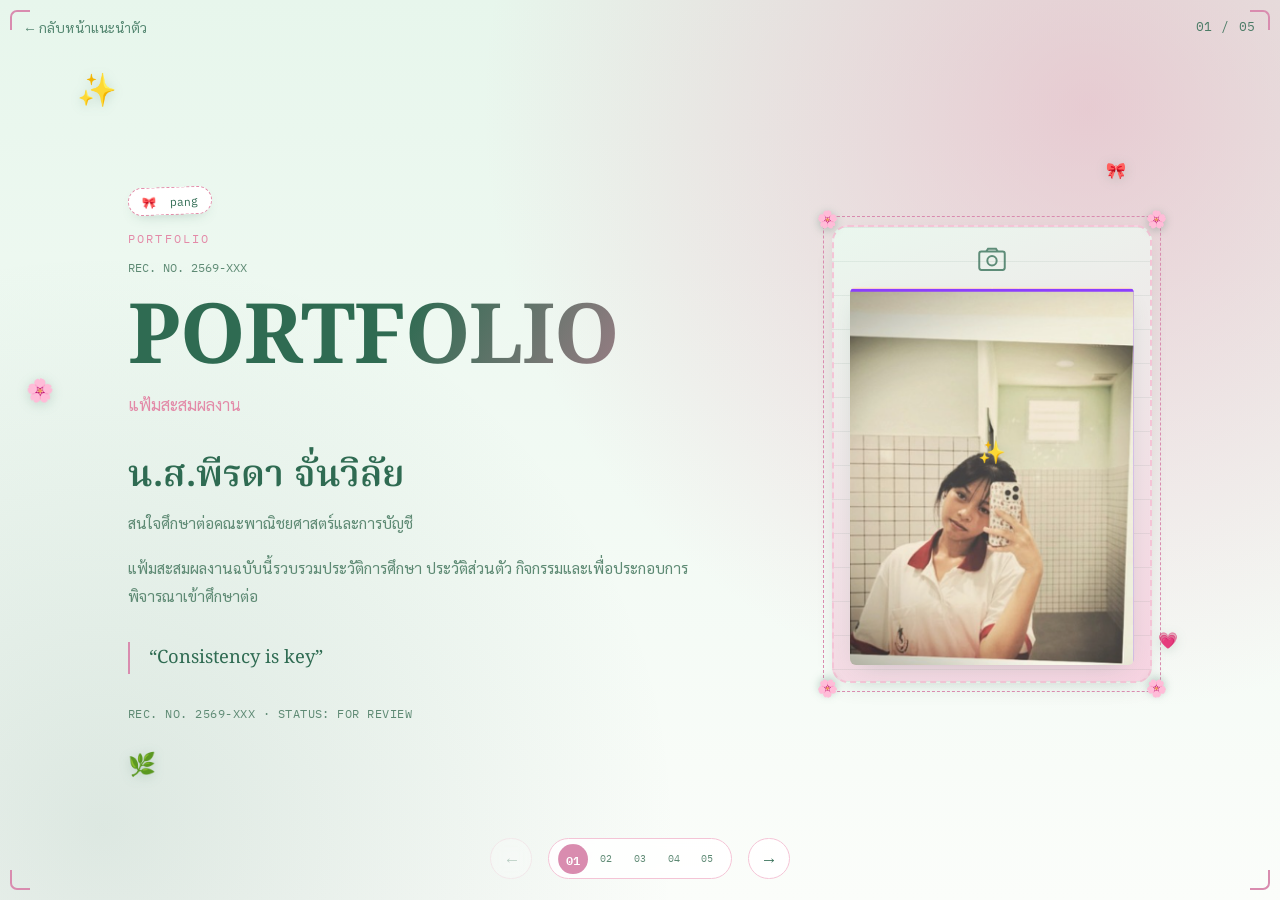
==== commit c3203010: "Update index.html" ====
--- a/index.html
+++ b/index.html
@@ -3,517 +3,807 @@
 <head>
 <meta charset="UTF-8">
 <meta name="viewport" content="width=device-width, initial-scale=1.0">
-<title>หน้าแนะนำตัวของฉัน - แพง (Perada)</title>
-<meta name="description" content="แฟ้มสะสมผลงานออนไลน์ (Portfolio) ของ แพง (Perada) นักเรียนชั้นมัธยมศึกษาปีที่ 6">
-
-<!-- Open Graph สำหรับการแชร์บนโซเชียลมีเดีย -->
-<meta property="og:title" content="หน้าแนะนำตัวของฉัน - แพง (Perada)">
-<meta property="og:description" content="ยินดีต้อนรับสู่เว็บสะสมผลงานของแพง ม.6">
-<meta property="og:image" content="18.png">
-
-<!-- Favicon (emoji ไอคอนบน Browser Tab) -->
-<link rel="icon" href="data:image/svg+xml,<svg xmlns=%22http://www.w3.org/2000/svg%22 viewBox=%220 0 100 100%22><text y=%22.9em%22 font-size=%2290%22>🌸</text></svg>">
+<title>พอร์ตฟอลิโอ | สายบัญชี</title>
+<link rel="preconnect" href="https://fonts.googleapis.com">
+<link rel="preconnect" href="https://fonts.gstatic.com" crossorigin>
+<link href="https://fonts.googleapis.com/css2?family=Noto+Serif+Thai:wght@400;600;700&family=Sarabun:wght@300;400;500;600;700&family=IBM+Plex+Mono:wght@400;500&display=swap" rel="stylesheet">
+
+<!--
+  ╔══════════════════════════════════════════════════════════════════╗
+  ║  วิธีปรับแก้ให้เป็นของคุณเอง (อ่านก่อนแก้ไข)                          ║
+  ╠══════════════════════════════════════════════════════════════════╣
+  ║  1) แทนที่ข้อความในวงเล็บเหลี่ยม [ ] ทุกจุดด้วยข้อมูลจริงของคุณ         ║
+  ║                                                                    ║
+  ║  2) ใส่รูปภาพ: ในโค้ดจะมีกล่องเส้นประ 3 แบบ ค้นหาคำว่า                ║
+  ║     "◆◆◆ ใส่รูปตรงนี้ ◆◆◆" ในโค้ด (มีทั้งหมด 6 จุด) แล้วทำตาม         ║
+  ║     คำแนะนำในคอมเมนต์เหนือแต่ละจุดเพื่อแทนที่ด้วย <img> จริง          ║
+  ║                                                                    ║
+  ║  3) เพิ่ม/ลบการ์ดกิจกรรมใน Section 04 และอันดับคณะใน Section 05      ║
+  ║     ได้ตามจริง โดยคัดลอกโครงสร้างการ์ดที่มีอยู่แล้ววาง               ║
+  ╚══════════════════════════════════════════════════════════════════╝
+-->
 
 <style>
-:root {
-    /* ===== ธีมสีเขียว-ชมพูพาสเทล ===== */
-    --mint-main: #2F6B52;     /* เขียวเข้ม ใช้หัวข้อหลัก/โทนหลัก */
-    --mint-mid: #5E8A74;      /* เขียวนวล ใช้ข้อความรอง */
-    --mint-light: #EAF7EE;    /* เขียวมิ้นต์อ่อน ใช้พื้นหลัง/กรอบ */
-    --mint-border: #B9E8CC;   /* เขียวมิ้นต์กลาง ใช้เส้นขอบการ์ด */
-    --pink-accent: #E38AA8;   /* ชมพูกุหลาบ ใช้จุดเน้น/ลิงก์/ปุ่ม */
-    --pink-light: #F4C4D6;    /* ชมพูอ่อน ใช้ไล่เฉด/เงา */
-    --pink-deep: #D98CAF;     /* ชมพูกุหลาบเข้ม ใช้หัวข้อในชิปสีชมพู */
-}
-
-/* ตั้งค่าพื้นหลังไล่เฉดสีเขียวมิ้นต์เป็นหลัก แซมด้วยชมพูพาสเทลเป็นจุดเน้น */
-body {
-    background: linear-gradient(135deg, #EAF7EE 0%, #C9F2DC 38%, #FFE6F2 62%, #EAF7EE 100%);
-    color: #333;
-    text-align: center; 
-    padding: 20px;
-    font-family: 'Segoe UI', Tahoma, Geneva, Verdana, sans-serif;
-    margin: 0;
-    min-height: 100vh;
-    display: flex;
-    justify-content: center;
-    align-items: center;
-    position: relative;
-    overflow-x: hidden;
-    box-sizing: border-box;
-}
-
-/* กลิตเตอร์ระยิบระยับกระจายทั่วพื้นหลัง */
-body::before {
-    content: "";
-    position: fixed;
-    inset: -50px;
+  :root{
+    /* ===== ธีมสีเขียว-ชมพูพาสเทล (Mint & Rose) ===== */
+    --sky:#E7F6EC;          /* เขียวมิ้นต์อ่อนพาสเทล ใช้พื้นหลังส่วนปก */
+    --navy:#2F6B52;         /* เขียวเข้ม ใช้หัวข้อหลัก */
+    --blue:#E38AA8;         /* ชมพูกุหลาบ ใช้จุดเน้น/ลิงก์ */
+    --blue-light:#F4C4D6;   /* ชมพูอ่อน ใช้เส้นขอบ/กรอบรูป */
+    --paper:#FBFDFA;        /* พื้นหลังหลัก ขาวอมมิ้นต์ */
+    --paper-alt:#EAF7EE;    /* พื้นหลังสลับแถว/การ์ด เขียวมิ้นต์อ่อน */
+    --line:#D3ECD9;         /* เส้นแบ่ง เขียวอ่อน */
+    --gold:#D98CAF;         /* ชมพูกุหลาบเข้ม ใช้ตัดกับเขียวให้หรูขึ้น */
+    --ink:#264B3C;          /* ตัวอักษรหลัก เขียวเข้ม */
+    --ink-soft:#5E8A74;     /* ตัวอักษรรอง เขียวนวล */
+    --white:#FFFFFF;
+    --blush-deep:#F6D3E1;   /* ชมพูกลาง ใช้ตกแต่งไล่สี */
+    --mint-deep:#C9EAD3;    /* เขียวมิ้นต์กลาง ใช้ตกแต่งไล่สี */
+    --font-display:'Noto Serif Thai', serif;
+    --font-body:'Sarabun', sans-serif;
+    --font-mono:'IBM Plex Mono', monospace;
+  }
+
+  *{box-sizing:border-box;}
+  html,body{height:100%;margin:0;overflow:hidden;}
+  body{
+    font-family:var(--font-body);
+    color:var(--ink);
+    background:var(--paper);
+    -webkit-font-smoothing:antialiased;
+  }
+  h1,h2,h3{font-family:var(--font-display);margin:0;}
+  p{margin:0;}
+  a{color:inherit;}
+  button{font-family:inherit;cursor:pointer;}
+
+  .app{position:relative;height:100vh;height:100dvh;overflow:hidden;}
+
+  /* ---------- top bar ---------- */
+  .topbar{
+    position:fixed;top:0;left:0;right:0;z-index:30;
+    display:flex;justify-content:space-between;align-items:center;
+    padding:1.1rem 1.5rem;
+    pointer-events:none;
+  }
+  .topbar > *{pointer-events:auto;}
+  .back-link{
+    font-size:.85rem;text-decoration:none;color:var(--navy);
+    opacity:.8;transition:opacity .2s;
+  }
+  .back-link:hover{opacity:1;}
+  .progress{
+    font-family:var(--font-mono);font-size:.8rem;letter-spacing:.05em;
+    color:var(--navy);opacity:.85;
+  }
+
+  /* ---------- deck / slides ---------- */
+  .deck{
+    display:flex;height:100vh;height:100dvh;
+    transition:transform .6s cubic-bezier(.65,.05,.36,1);
+    will-change:transform;
+  }
+  .slide{
+    min-width:100vw;height:100vh;height:100dvh;
+    overflow-y:auto;
+    padding:6.5rem 1.5rem 6rem;
+    position:relative;
+    /* ===== เอฟเฟกต์ตอนเลื่อนสไลด์ ===== */
+    transition:opacity .55s ease, transform .55s ease, filter .55s ease;
+    opacity:.3;
+    transform:scale(.94);
+    filter:saturate(.55) blur(1.5px);
+  }
+  .slide.is-active{
+    opacity:1;
+    transform:scale(1);
+    filter:saturate(1) blur(0);
+  }
+  @media (min-width:768px){
+    .slide{padding:7rem 4rem 6.5rem;}
+  }
+
+  /* ---------- cover slide ---------- */
+  .slide--cover{
+    background:
+      radial-gradient(circle at 85% 12%, rgba(227,138,168,.4), transparent 45%),
+      radial-gradient(circle at 8% 92%, rgba(47,107,82,.14), transparent 40%),
+      linear-gradient(180deg,var(--sky) 0%, var(--paper) 100%);
+    color:var(--ink);
+    display:flex;flex-direction:column;justify-content:center;
+  }
+  .cover-grid{
+    display:grid;gap:2.5rem;max-width:64rem;margin:0 auto;width:100%;
+  }
+  @media (min-width:860px){
+    .cover-grid{grid-template-columns:1.35fr .65fr;align-items:center;}
+  }
+  .eyebrow{
+    font-family:var(--font-mono);font-size:.75rem;letter-spacing:.18em;
+    color:var(--blue);margin-bottom:.9rem;
+  }
+  .rec-no{
+    font-family:var(--font-mono);font-size:.75rem;color:var(--ink-soft);
+    margin-bottom:1.6rem;
+  }
+  .cover-title{
+    font-size:clamp(2.8rem,8vw,5.2rem);font-weight:700;line-height:.95;
+    letter-spacing:-.01em;color:var(--navy);
+    background:linear-gradient(120deg,var(--navy) 40%, var(--blue) 100%);
+    -webkit-background-clip:text;background-clip:text;
+    -webkit-text-fill-color:transparent;
+  }
+  .cover-subtitle{
+    font-family:var(--font-body);font-size:1rem;color:var(--blue);
+    margin-top:.9rem;margin-bottom:2rem;
+  }
+  .cover-name{
+    font-size:clamp(1.6rem,4vw,2.3rem);font-weight:600;color:var(--navy);
+    margin-bottom:.4rem;
+  }
+  .cover-role{
+    font-family:var(--font-body);font-size:.95rem;color:var(--ink-soft);
+    margin-bottom:1.4rem;
+  }
+  .cover-desc{
+    max-width:38em;line-height:1.8;color:var(--ink-soft);font-size:.95rem;
+    margin-bottom:2rem;
+  }
+  .cover-quote{
+    border-left:2px solid var(--gold);padding-left:1.2rem;max-width:34em;
+    font-family:var(--font-display);font-size:1.15rem;line-height:1.75;
+    color:var(--navy);margin-bottom:2rem;
+  }
+  .cover-status{
+    font-family:var(--font-mono);font-size:.75rem;color:var(--ink-soft);
+    letter-spacing:.04em;
+  }
+  .photo-box{
+    aspect-ratio:3/4;border-radius:6px;
+    border:2px dashed var(--blue-light);
+    background:
+      repeating-linear-gradient(to bottom, rgba(38,75,60,.07) 0 1px, transparent 1px 34px),
+      linear-gradient(160deg,var(--paper-alt), var(--blush-deep));
+    box-shadow:0 8px 24px -12px rgba(47,107,82,.3);
+    display:flex;flex-direction:column;align-items:center;justify-content:center;
+    gap:.6rem;color:var(--navy);text-align:center;padding:1rem;
+  }
+  .photo-box svg{width:34px;height:34px;opacity:.75;}
+  .photo-box span{font-size:.75rem;line-height:1.5;font-weight:600;}
+
+  /* ---------- paper slides (02-05) ---------- */
+  .slide--paper{
+    background:
+      radial-gradient(circle at 100% 0%, rgba(227,138,168,.16), transparent 40%),
+      var(--paper);
+    color:var(--ink);
+  }
+  .ghost-num{
+    position:absolute;top:1.2rem;right:1.2rem;
+    font-family:var(--font-display);font-weight:700;
+    font-size:clamp(4rem,12vw,7rem);color:var(--navy);opacity:.08;
+    line-height:1;pointer-events:none;user-select:none;
+  }
+  .section-tag{
+    font-family:var(--font-mono);font-size:.75rem;letter-spacing:.1em;
+    color:var(--blue);margin-bottom:.6rem;
+  }
+  .section-title{
+    font-size:clamp(1.7rem,3.4vw,2.4rem);color:var(--navy);font-weight:700;
+    margin-bottom:2rem;padding-bottom:1rem;
+    border-bottom:2px solid var(--blue-light);
+    max-width:48rem;
+    position:relative;
+  }
+  .section-title::after{
+    content:"";position:absolute;left:0;bottom:-2px;width:3.2rem;height:2px;
+    background:var(--gold);
+  }
+  .content-wrap{max-width:48rem;margin:0 auto;}
+
+  /* table */
+  .table-wrap{overflow-x:auto;margin-bottom:1.8rem;border-radius:8px;
+    box-shadow:0 6px 20px -14px rgba(47,107,82,.35);}
+  table{width:100%;border-collapse:collapse;font-size:.92rem;min-width:480px;}
+  thead th{
+    background:linear-gradient(120deg,var(--navy), var(--blue));color:var(--white);text-align:left;
+    font-weight:500;padding:.85rem 1rem;font-size:.85rem;
+  }
+  tbody td{
+    padding:.85rem 1rem;border-bottom:1px solid var(--line);background:var(--white);
+  }
+  tbody tr:nth-child(even) td{background:var(--paper-alt);}
+  .plan-line{
+    font-size:.9rem;color:var(--ink-soft);
+  }
+  .plan-line b{color:var(--navy);}
+
+  /* section 03 personal */
+  .personal-grid{display:grid;gap:2.2rem;}
+  @media (min-width:768px){
+    .personal-grid{grid-template-columns:220px 1fr;align-items:start;}
+  }
+  .id-photo{
+    aspect-ratio:3/4;width:100%;max-width:220px;border-radius:6px;
+    border:2px dashed var(--blue-light);
+    background:linear-gradient(160deg,var(--paper-alt), var(--blush-deep));
+    box-shadow:0 8px 24px -12px rgba(47,107,82,.3);
+    display:flex;flex-direction:column;align-items:center;justify-content:center;
+    gap:.5rem;color:var(--navy);text-align:center;padding:1rem;
+  }
+  .id-photo svg{width:28px;height:28px;opacity:.75;}
+  .id-photo span{font-size:.72rem;line-height:1.5;font-weight:600;}
+  .field-grid{display:grid;grid-template-columns:1fr 1fr;gap:1.1rem 1.5rem;margin-bottom:1.8rem;}
+  @media (max-width:480px){.field-grid{grid-template-columns:1fr;}}
+  .field{background:var(--paper-alt);border-radius:8px;padding:.6rem .9rem;border:1px solid var(--line);}
+  .field label{display:block;font-size:.72rem;color:var(--blue);margin-bottom:.25rem;letter-spacing:.02em;}
+  .field div{font-size:.95rem;color:var(--navy);font-weight:600;}
+  .statement{
+    line-height:1.85;font-size:.95rem;color:var(--ink-soft);
+    border-top:1px solid var(--line);padding-top:1.4rem;
+    position:relative;padding-left:1.3rem;
+  }
+  .statement::before{
+    content:"“";position:absolute;left:-.1rem;top:1.1rem;font-family:var(--font-display);
+    font-size:2.2rem;color:var(--gold);line-height:0;
+  }
+
+  /* section 04 activities */
+  .activity-grid{display:grid;gap:1.4rem;}
+  @media (min-width:640px){.activity-grid{grid-template-columns:1fr 1fr;}}
+  .activity-card{
+    background:var(--white);border:1px solid var(--line);border-radius:10px;overflow:hidden;
+    box-shadow:0 6px 18px -14px rgba(47,107,82,.45);
+    transition:transform .2s, box-shadow .2s;
+  }
+  .activity-card:hover{transform:translateY(-3px);box-shadow:0 12px 24px -14px rgba(47,107,82,.5);}
+  .activity-img{
+    aspect-ratio:16/10;
+    background:
+      repeating-linear-gradient(to bottom, var(--paper-alt) 0 1px, transparent 1px 28px),
+      linear-gradient(160deg,var(--paper), var(--blush-deep));
+    border-bottom:2px dashed var(--blue-light);
+    display:flex;flex-direction:column;align-items:center;justify-content:center;gap:.4rem;
+    color:var(--navy);text-align:center;
+  }
+  .activity-img svg{width:24px;height:24px;opacity:.75;}
+  .activity-img span{font-size:.7rem;line-height:1.5;color:var(--navy);font-weight:600;}
+  .activity-body{padding:1.1rem 1.2rem 1.3rem;}
+  .activity-year{font-family:var(--font-mono);font-size:.72rem;color:var(--gold);margin-bottom:.4rem;font-weight:600;}
+  .activity-title{font-size:1rem;font-weight:600;color:var(--navy);line-height:1.5;margin-bottom:.5rem;}
+  .activity-desc{font-size:.86rem;color:var(--ink-soft);line-height:1.7;}
+
+  /* section 05 interests */
+  .rank-list{display:flex;flex-direction:column;gap:1.4rem;margin-bottom:2.2rem;}
+  .rank-item{
+    display:grid;grid-template-columns:2.4rem 1fr;gap:1rem;
+    padding-bottom:1.4rem;border-bottom:1px solid var(--line);
+  }
+  .rank-num{
+    font-family:var(--font-mono);font-size:1.3rem;color:var(--gold);font-weight:600;
+  }
+  .rank-major{font-size:1.02rem;font-weight:600;color:var(--navy);}
+  .rank-school{font-size:.85rem;color:var(--blue);margin:.15rem 0 .5rem;}
+  .rank-reason{font-size:.88rem;color:var(--ink-soft);line-height:1.7;}
+  .goal-box{
+    background:linear-gradient(120deg,var(--paper-alt), var(--blush-deep));
+    border-left:3px solid var(--gold);
+    border-radius:8px;
+    padding:1.2rem 1.4rem;font-size:.92rem;line-height:1.8;color:var(--ink-soft);
+  }
+  .goal-box b{color:var(--navy);}
+
+  /* ---------- nav controls ---------- */
+  .nav-controls{
+    position:fixed;left:0;right:0;bottom:1.3rem;z-index:30;
+    display:flex;align-items:center;justify-content:center;gap:1rem;
+    pointer-events:none;
+  }
+  .nav-controls > *{pointer-events:auto;}
+  .nav-btn{
+    width:2.6rem;height:2.6rem;border-radius:50%;border:1px solid var(--blue-light);
+    background:rgba(255,255,255,.85);backdrop-filter:blur(6px);
+    color:var(--navy);font-size:1.05rem;display:flex;align-items:center;justify-content:center;
+    transition:opacity .2s, transform .2s, background .2s;
+  }
+  .nav-btn:hover:not(:disabled){transform:translateY(-1px);background:var(--white);}
+  .nav-btn:disabled{opacity:.3;cursor:default;}
+  .nav-btn:focus-visible, .back-link:focus-visible, .dot:focus-visible{
+    outline:2px solid var(--gold);outline-offset:2px;
+  }
+  .dots{display:flex;gap:.5rem;padding:.4rem .7rem;border-radius:999px;
+    background:rgba(255,255,255,.85);backdrop-filter:blur(6px);
+    border:1px solid var(--blue-light);}
+  .dot{
+    width:1.6rem;height:1.6rem;border-radius:50%;border:none;background:transparent;
+    font-family:var(--font-mono);font-size:.65rem;color:var(--ink-soft);
+    display:flex;align-items:center;justify-content:center;
+  }
+  .dot.active{background:var(--gold);color:var(--white);font-weight:600;}
+
+  /* ---------- ตกแต่งฟุ้งฟิ้ง / ขี้เล่น ---------- */
+  @keyframes floaty{
+    0%,100%{transform:translateY(0) rotate(var(--r,0deg));}
+    50%{transform:translateY(-10px) rotate(var(--r,0deg));}
+  }
+  @keyframes twinkle{
+    0%,100%{opacity:.35;transform:scale(.85) rotate(var(--r,0deg));}
+    50%{opacity:1;transform:scale(1.15) rotate(var(--r,0deg));}
+  }
+  @keyframes wiggle{
+    0%,100%{transform:rotate(-3deg);}
+    50%{transform:rotate(3deg);}
+  }
+  .sparkle{
+    position:absolute;pointer-events:none;user-select:none;
+    font-size:1.4rem;line-height:1;
+    filter:drop-shadow(0 2px 6px rgba(47,107,82,.2));
+    animation:floaty 5s ease-in-out infinite;
+    z-index:1;
+  }
+  .sparkle.tw{animation:twinkle 3.2s ease-in-out infinite;}
+  .sparkle.small{font-size:1rem;}
+  .sparkle.big{font-size:2rem;}
+
+  /* จุดลายจ้ำเบา ๆ บนพื้นหลังกระดาษ */
+  .slide--paper{
     background-image:
-        radial-gradient(circle, #ffffff 1.5px, transparent 1.5px),
-        radial-gradient(circle, #f3fdf7 1px, transparent 1px),
-        radial-gradient(circle, #7bd9a8 2px, transparent 2px),
-        radial-gradient(circle, #ffffff 1px, transparent 1px),
-        radial-gradient(circle, #ff9ec9 2.5px, transparent 2.5px);
-    background-size: 60px 60px, 90px 90px, 140px 140px, 40px 40px, 190px 190px;
-    background-position: 0 0, 25px 45px, 70px 15px, 15px 80px, 110px 130px;
-    pointer-events: none;
-    z-index: 0;
-    animation: glitter-shift 10s linear infinite, glitter-twinkle 2.2s ease-in-out infinite alternate;
-}
-
-@keyframes glitter-shift {
-    0%   { background-position: 0 0, 25px 45px, 70px 15px, 15px 80px, 110px 130px; }
-    100% { background-position: 60px 40px, 85px 100px, 150px 70px, 45px 30px, 170px 200px; }
-}
-
-@keyframes glitter-twinkle {
-    0%   { opacity: 0.55; }
-    50%  { opacity: 1; }
-    100% { opacity: 0.65; }
-}
-
-/* ---------- เอฟเฟกต์เปิดหน้า ---------- */
-@keyframes reveal-in {
-    0%   { opacity: 0; transform: translateY(18px) scale(.96); filter: blur(6px); }
-    100% { opacity: 1; transform: translateY(0) scale(1); filter: blur(0); }
-}
-
-.card-frame {
-    position: relative;
-    z-index: 1;
-    width: 100%;
-    max-width: 500px;
-    animation: reveal-in .85s cubic-bezier(.22,.9,.32,1) both;
-}
-
-/* ---------- เอฟเฟกต์ตอนกดปุ่มย่อการ์ดลง ---------- */
-@keyframes reveal-out {
-    0%   { opacity: 1; transform: scale(1); filter: blur(0); }
-    100% { opacity: 0.2; transform: scale(0.92); filter: blur(4px); }
-}
-
-body.leaving .card-frame {
-    animation: reveal-out .6s cubic-bezier(.4,0,.2,1) forwards;
-}
-
-@media (prefers-reduced-motion: reduce) {
-    .card-frame, body.leaving .card-frame, body::before { 
-        animation: none !important; 
-    }
-}
-
-/* การ์ด Glassmorphism */
-.card {
-    background: rgba(255, 255, 255, 0.88);
-    backdrop-filter: blur(10px);
-    border-radius: 30px;
-    box-shadow: 0 15px 35px rgba(255, 150, 200, 0.35), 0 0 0 5px rgba(47, 107, 82, 0.16);
-    padding: 40px 30px;
-    border: 2px solid var(--mint-border);
-    position: relative;
-    z-index: 1;
-    transition: transform 0.3s ease;
-    box-sizing: border-box;
-}
-
-.card:hover {
-    transform: translateY(-5px);
-}
-
-.ribbon {
-    position: absolute;
-    top: -18px;
-    left: 50%;
-    transform: translateX(-50%);
-    font-size: 28px;
-}
-
-/* รูปโปรไฟล์ */
-.photo-ring {
-    position: relative;
-    width: 150px;
-    margin: 0 auto;
-}
-
-.photo-ring::before {
-    content: "";
-    position: absolute;
-    inset: -10px;
-    border: 2px dashed var(--pink-light);
-    border-radius: 50%;
-    pointer-events: none;
-}
-
-.photo-deco {
-    position: absolute;
-    font-size: 1rem;
-    pointer-events: none;
-    filter: drop-shadow(0 2px 3px rgba(227, 138, 168, 0.3));
-}
-
-.photo-deco.a { top: -6px; left: -8px; }
-.photo-deco.b { top: -6px; right: -8px; }
-.photo-deco.c { bottom: -2px; left: -8px; }
-.photo-deco.d { bottom: -2px; right: -8px; }
-
-.profile-img-container {
-    width: 150px;
-    height: 150px;
-    border-radius: 50%;
-    overflow: hidden;
-    margin: 15px auto 25px auto;
-    border: 5px solid var(--mint-light);
-    box-shadow: 0 5px 15px rgba(227, 138, 168, 0.35);
-}
-
-.profile-img {
-    width: 100%;
-    height: 100%;
-    object-fit: cover;
-}
-
-h1 { 
-    color: var(--mint-main);
-    margin-top: 10px;
-    margin-bottom: 15px;
-    font-size: 28px;
-}
-
-p { 
-    font-size: 18px; 
-    line-height: 1.6; 
-    color: var(--mint-mid);
-    margin: 10px 0;
-}
-
-/* สารบัญพอร์ต */
-.map-title {
-    font-size: 14px;
-    font-weight: 700;
-    color: var(--mint-main);
-    margin: 24px 0 12px;
-    letter-spacing: .03em;
-}
-
-.topic-grid {
-    display: grid;
-    grid-template-columns: 1fr 1fr;
-    gap: 10px;
-    text-align: left;
-}
-
-.topic-chip {
-    display: flex;
-    align-items: flex-start;
-    gap: 8px;
-    background: linear-gradient(135deg, #fff5fa, #ffe6f2);
-    border: 1.5px solid var(--pink-light);
-    border-radius: 16px;
-    padding: 10px 12px;
-    font-size: 13px;
-    color: #8a5c73;
-    line-height: 1.45;
-}
-
-.topic-chip .num {
-    font-weight: 800;
-    color: var(--pink-accent);
-    font-size: 13px;
-    flex-shrink: 0;
-}
-
-.topic-chip b {
-    display: block;
-    color: var(--pink-deep);
-    font-size: 13.5px;
-    margin-bottom: 1px;
-}
-
-.topic-chip:nth-child(even) {
-    background: linear-gradient(135deg, #f2fdf7, #d9f5e6);
-    border-color: var(--mint-border);
-}
-
-.topic-chip:nth-child(even) b { color: var(--mint-main); }
-.topic-chip:nth-child(even) .num { color: #6bcf9a; }
-
-/* ปุ่มกด */
-.btn {
-    display: inline-block;
-    background: linear-gradient(45deg, var(--pink-accent), var(--pink-light));
-    color: white;
-    padding: 12px 30px;
-    text-decoration: none;
-    border-radius: 25px;
-    font-weight: bold;
-    font-size: 16px;
-    margin-top: 25px;
-    box-shadow: 0 4px 15px rgba(227, 138, 168, 0.45);
-    transition: all 0.3s ease;
-    animation: btn-glow 2s ease-in-out infinite;
-    cursor: pointer;
-}
-
-@keyframes btn-glow {
-    0%, 100% { box-shadow: 0 4px 15px rgba(227, 138, 168, 0.45); }
-    50%      { box-shadow: 0 6px 26px rgba(227, 138, 168, 0.8), 0 0 22px rgba(47, 107, 82, 0.4); }
-}
-
-.arrow {
-    display: inline-block;
-    margin-left: 4px;
-    animation: arrow-bounce 1.1s ease-in-out infinite;
-}
-
-@keyframes arrow-bounce {
-    0%, 100% { transform: translateX(0); }
-    50%      { transform: translateX(6px); }
-}
-
-.btn:hover {
-    background: linear-gradient(45deg, var(--pink-light), var(--pink-accent));
-    transform: translateY(-3px);
-    box-shadow: 0 8px 20px rgba(227, 138, 168, 0.65);
-}
-
-/* กรอบมุมจอ */
-.page-corner {
-    position: fixed;
-    z-index: 5;
-    width: 20px;
-    height: 20px;
-    pointer-events: none;
-}
-.page-corner.tl { top: 12px; left: 12px; border-top: 2px solid var(--pink-accent); border-left: 2px solid var(--pink-accent); border-radius: 7px 0 0 0; }
-.page-corner.tr { top: 12px; right: 12px; border-top: 2px solid var(--mint-main); border-right: 2px solid var(--mint-main); border-radius: 0 7px 0 0; }
-.page-corner.bl { bottom: 12px; left: 12px; border-bottom: 2px solid var(--mint-main); border-left: 2px solid var(--mint-main); border-radius: 0 0 0 7px; }
-.page-corner.br { bottom: 12px; right: 12px; border-bottom: 2px solid var(--pink-accent); border-right: 2px solid var(--pink-accent); border-radius: 0 0 7px 0; }
-
-/* กรอบประการ์ด */
-.card-frame::before {
-    content: "";
-    position: absolute;
-    inset: -14px;
-    border: 2px dashed var(--mint-border);
-    border-radius: 38px;
-    pointer-events: none;
-    z-index: 0;
-}
-
-.card-corner {
-    position: absolute;
-    font-size: 1.3rem;
-    line-height: 1;
-    pointer-events: none;
-    z-index: 2;
-    filter: drop-shadow(0 2px 4px rgba(227, 138, 168, 0.35));
-}
-.card-corner.tl { top: -20px; left: -14px; }
-.card-corner.tr { top: -20px; right: -14px; transform: scaleX(-1); }
-.card-corner.bl { bottom: -20px; left: -14px; transform: scaleY(-1); }
-.card-corner.br { bottom: -20px; right: -14px; transform: scale(-1, -1); }
-
-/* =========================================================
-   ---------- ส่วนประกอบเพิ่มเติม: LOADING OVERLAY ----------
-   ========================================================= */
-.loading-overlay {
-    position: fixed;
-    inset: 0;
-    background: rgba(255, 255, 255, 0.85);
-    backdrop-filter: blur(12px);
-    z-index: 999;
-    display: flex;
-    justify-content: center;
-    align-items: center;
-    opacity: 0;
-    pointer-events: none;
-    transition: opacity 0.4s ease;
-}
-
-.loading-overlay.active {
-    opacity: 1;
-    pointer-events: auto;
-}
-
-.loading-content {
-    background: #ffffff;
-    padding: 35px 40px;
-    border-radius: 28px;
-    border: 2px solid var(--pink-light);
-    box-shadow: 0 20px 40px rgba(227, 138, 168, 0.3);
-    text-align: center;
-    max-width: 280px;
-    width: 80%;
-    transform: scale(0.85);
-    transition: transform 0.4s cubic-bezier(0.175, 0.885, 0.32, 1.275);
-}
-
-.loading-overlay.active .loading-content {
-    transform: scale(1);
-}
-
-/* ไอคอนหมุนลอยพาสเทล */
-.spinner-box {
-    position: relative;
-    width: 70px;
-    height: 70px;
-    margin: 0 auto 18px auto;
-}
-
-.spinner-ring {
-    width: 100%;
-    height: 100%;
-    border: 4px solid var(--mint-light);
-    border-top: 4px solid var(--pink-accent);
-    border-radius: 50%;
-    animation: spin 1s linear infinite;
-}
-
-.spinner-icon {
-    position: absolute;
-    inset: 0;
-    display: flex;
-    justify-content: center;
-    align-items: center;
-    font-size: 26px;
-    animation: pulse-heart 1s ease-in-out infinite alternate;
-}
-
-@keyframes spin {
-    0%   { transform: rotate(0deg); }
-    100% { transform: rotate(360deg); }
-}
-
-@keyframes pulse-heart {
-    0%   { transform: scale(0.85); }
-    100% { transform: scale(1.15); }
-}
-
-.loading-text {
-    font-size: 15px;
-    font-weight: 700;
-    color: var(--mint-main);
-    margin-bottom: 14px;
-    letter-spacing: 0.02em;
-}
-
-/* หลอดประมวลผล (Progress Bar) */
-.progress-bar-bg {
-    width: 100%;
-    height: 10px;
-    background: var(--mint-light);
-    border-radius: 10px;
-    overflow: hidden;
-    border: 1px solid var(--mint-border);
-}
-
-.progress-bar-fill {
-    width: 0%;
-    height: 100%;
-    background: linear-gradient(90deg, var(--pink-accent), var(--pink-light));
-    border-radius: 10px;
-    transition: width 1.1s cubic-bezier(0.4, 0, 0.2, 1);
-}
-
-/* Mobile Adjustments */
-@media (max-width: 480px) {
-    .card { padding: 30px 20px; }
-    .topic-grid { grid-template-columns: 1fr; }
-    h1 { font-size: 24px; }
-    p { font-size: 16px; }
-}
+      radial-gradient(circle at 100% 0%, rgba(227,138,168,.16), transparent 40%),
+      radial-gradient(var(--blue-light) 1px, transparent 1.4px);
+    background-size:auto, 26px 26px;
+    background-position:0 0, 0 0;
+    background-color:var(--paper);
+    background-blend-mode:normal, normal;
+    opacity:1;
+  }
+  .slide--paper::before{
+    content:"";position:absolute;inset:0;background:var(--paper);opacity:.86;z-index:0;pointer-events:none;
+  }
+  .slide--paper > *{position:relative;z-index:1;}
+  .slide--paper > .sparkle{position:absolute;}
+  .slide--paper > .ghost-num{position:absolute;top:1.2rem;right:1.2rem;}
+
+  /* ริบบิ้นน่ารัก ๆ มุมปก */
+  .cute-badge{
+    display:inline-flex;align-items:center;gap:.4rem;
+    background:var(--white);border:1.5px dashed var(--blue);
+    color:var(--navy);font-family:var(--font-mono);font-size:.72rem;
+    padding:.35rem .8rem;border-radius:999px;margin-bottom:1rem;
+    box-shadow:0 6px 14px -8px rgba(47,107,82,.35);
+    transform:rotate(-2deg);
+  }
+
+  /* ป้ายเลขหัวข้อทรงกลมจุด ๆ แทนตัวเลขโปร่งเดิม ให้ดูขี้เล่นขึ้น */
+  .ghost-num{
+    display:flex;align-items:center;justify-content:center;
+    width:5.4rem;height:5.4rem;border-radius:50%;
+    background:var(--white);
+    border:2.5px dashed var(--blue-light);
+    font-size:1.6rem !important;opacity:1 !important;color:var(--gold) !important;
+    box-shadow:0 8px 18px -10px rgba(47,107,82,.3);
+    animation:wiggle 6s ease-in-out infinite;
+  }
+
+  .section-title{display:inline-flex;align-items:center;gap:.5rem;}
+  .section-title .emoji{font-size:1.3rem;-webkit-text-fill-color:initial;}
+
+  /* การ์ดกิจกรรมเอียงเล็กน้อยแบบสมุดสะสมภาพ */
+  .activity-card{border-radius:14px;}
+  .activity-card:nth-child(4n+1){transform:rotate(-1.4deg);}
+  .activity-card:nth-child(4n+2){transform:rotate(1.1deg);}
+  .activity-card:nth-child(4n+3){transform:rotate(-.8deg);}
+  .activity-card:nth-child(4n+4){transform:rotate(1.5deg);}
+  .activity-card:hover{transform:rotate(0deg) translateY(-4px) scale(1.015);}
+
+  .photo-box, .id-photo{border-radius:16px;}
+  .photo-box::after, .id-photo::after{
+    content:"✨";position:absolute;font-size:1.4rem;margin-top:-.4rem;
+  }
+
+  .rank-num{
+    display:inline-flex;align-items:center;justify-content:center;
+    width:2.2rem;height:2.2rem;border-radius:50%;
+    background:var(--paper-alt);border:2px dashed var(--gold);
+  }
+
+  .goal-box{border-radius:16px;position:relative;overflow:hidden;}
+  .goal-box::after{
+    content:"🎯";position:absolute;right:1rem;top:1rem;font-size:1.5rem;opacity:.5;
+  }
+
+  .nav-btn:hover:not(:disabled){transform:translateY(-2px) scale(1.08) rotate(-4deg);}
+  .dot.active{transform:scale(1.15);}
+
+  /* ---------- กรอบมุมจอ (page corner frame) ---------- */
+  .frame-corner{
+    position:fixed;z-index:26;pointer-events:none;width:20px;height:20px;
+  }
+  .frame-corner.tl{top:10px;left:10px;border-top:2px solid var(--gold);border-left:2px solid var(--gold);border-radius:7px 0 0 0;}
+  .frame-corner.tr{top:10px;right:10px;border-top:2px solid var(--gold);border-right:2px solid var(--gold);border-radius:0 7px 0 0;}
+  .frame-corner.bl{bottom:10px;left:10px;border-bottom:2px solid var(--gold);border-left:2px solid var(--gold);border-radius:0 0 0 7px;}
+  .frame-corner.br{bottom:10px;right:10px;border-bottom:2px solid var(--gold);border-right:2px solid var(--gold);border-radius:0 0 7px 0;}
+
+  /* ---------- กรอบรูปสองชั้น + ดอกไม้มุม (สำหรับรูปโปรไฟล์) ---------- */
+  .frame-wrap{position:relative;}
+  .frame-wrap::before{
+    content:"";position:absolute;inset:-9px;
+    border:1.5px dashed var(--gold);border-radius:14px;pointer-events:none;
+  }
+  .corner-deco{
+    position:absolute;font-size:1.05rem;pointer-events:none;line-height:1;
+    filter:drop-shadow(0 2px 4px rgba(47,107,82,.3));
+  }
+  .corner-deco.tl{top:-15px;left:-15px;}
+  .corner-deco.tr{top:-15px;right:-15px;transform:scaleX(-1);}
+  .corner-deco.bl{bottom:-15px;left:-15px;transform:scaleY(-1);}
+  .corner-deco.br{bottom:-15px;right:-15px;transform:scale(-1,-1);}
+
+  /* ---------- เทปวาชิบนการ์ดกิจกรรม ---------- */
+  .activity-card{position:relative;}
+  .activity-card::before{
+    content:"";position:absolute;top:0;left:14px;z-index:3;
+    width:46px;height:16px;
+    background:repeating-linear-gradient(135deg, rgba(255,255,255,.6) 0 5px, rgba(47,107,82,.55) 5px 10px);
+    transform:rotate(-5deg);border-radius:0 0 2px 2px;
+    box-shadow:0 2px 5px rgba(38,75,60,.2);
+  }
+
+  /* ---------- ป้ายอันดับ 1 ในใจ ---------- */
+  .fave-badge{
+    display:inline-flex;align-items:center;gap:.25rem;
+    font-family:var(--font-mono);font-size:.66rem;
+    background:linear-gradient(120deg,var(--navy), #5FAE83);
+    color:var(--white);padding:.15rem .55rem;border-radius:999px;
+    margin-left:.5rem;vertical-align:middle;white-space:nowrap;
+    box-shadow:0 3px 8px -3px rgba(47,107,82,.65);
+  }
+
+  /* ---------- คอนเฟตติตอนเปลี่ยนหน้า ---------- */
+  .confetti-particle{
+    position:fixed;z-index:60;pointer-events:none;font-size:.95rem;
+    left:0;top:0;transform:translate(-50%,-50%);
+    animation:confetti-pop .65s ease-out forwards;
+  }
+  @keyframes confetti-pop{
+    0%{opacity:1;transform:translate(-50%,-50%) scale(.6);}
+    100%{opacity:0;transform:translate(calc(-50% + var(--dx)), calc(-50% + var(--dy))) scale(1.15);}
+  }
+
+  @media (prefers-reduced-motion:reduce){
+    .deck{transition:none;}
+    .sparkle, .ghost-num{animation:none;}
+    .confetti-particle{display:none;}
+    .slide{transition:none;opacity:1;transform:none;filter:none;}
+  }
 </style>
 </head>
 <body>
 
-<!-- หน้าต่าง Loading Screen -->
-<div class="loading-overlay" id="loadingOverlay" aria-hidden="true">
-    <div class="loading-content">
-        <div class="spinner-box">
-            <div class="spinner-ring"></div>
-            <div class="spinner-icon">💖</div>
+<div class="app">
+
+  <span class="frame-corner tl" aria-hidden="true"></span>
+  <span class="frame-corner tr" aria-hidden="true"></span>
+  <span class="frame-corner bl" aria-hidden="true"></span>
+  <span class="frame-corner br" aria-hidden="true"></span>
+
+  <header class="topbar">
+    <a class="back-link" href="index.html">← กลับหน้าแนะนำตัว</a>
+    <div class="progress" id="progress">01 / 05</div>
+  </header>
+
+  <div class="deck" id="deck">
+
+    <!-- ================= SLIDE 0 — COVER ================= -->
+    <section class="slide slide--cover" data-index="0">
+      <span class="sparkle big tw" style="top:8%;left:6%;--r:-8deg;">✨</span>
+      <span class="sparkle small" style="top:18%;right:12%;--r:10deg;animation-delay:.6s;">🎀</span>
+      <span class="sparkle tw" style="bottom:14%;left:10%;--r:0deg;animation-delay:1.1s;">🌿</span>
+      <span class="sparkle small tw" style="bottom:28%;right:8%;animation-delay:.3s;">💗</span>
+      <span class="sparkle" style="top:42%;left:2%;animation-delay:1.6s;">🌸</span>
+      <div class="cover-grid">
+        <div>
+          <div class="cute-badge">🎀 &nbsp;pang</div>
+          <div class="eyebrow">PORTFOLIO</div>
+          <div class="rec-no">REC. NO. 2569-XXX</div>
+          <h1 class="cover-title">PORTFOLIO</h1>
+          <p class="cover-subtitle">แฟ้มสะสมผลงาน </p>
+
+          <h2 class="cover-name">น.ส.พีรดา จั่นวิลัย</h2>
+          <p class="cover-role">สนใจศึกษาต่อคณะพาณิชยศาสตร์และการบัญชี </p>
+
+          <p class="cover-desc">
+            แฟ้มสะสมผลงานฉบับนี้รวบรวมประวัติการศึกษา ประวัติส่วนตัว กิจกรรมและเพื่อประกอบการพิจารณาเข้าศึกษาต่อ
+          </p>
+
+          <p class="cover-quote">
+            “Consistency is key”
+          </p>
+
+          <p class="cover-status">REC. NO. 2569-XXX · STATUS: FOR REVIEW</p>
         </div>
-        <div class="loading-text">กำลังเปิดแฟ้มสะสมผลงาน...</div>
-        <div class="progress-bar-bg">
-            <div class="progress-bar-fill" id="progressFill"></div>
+
+        <!-- ◆◆◆ ใส่รูปตรงนี้ (1/6) — รูปโปรไฟล์หน้าปก ◆◆◆
+             วิธีใส่รูป: ลบ <div class="photo-box">...</div> ทั้งก้อนด้านล่างนี้ทิ้ง
+             แล้วแทนที่ด้วยบรรทัดเดียวนี้ (เปลี่ยน "18.png" เป็นชื่อไฟล์รูปของคุณ):
+             <img src="18.png" alt="รูปโปรไฟล์" style="width:100%;aspect-ratio:3/4;object-fit:cover;border-radius:6px;box-shadow:0 8px 24px -12px rgba(47,107,82,.3);">
+        -->
+        <div class="frame-wrap">
+          <span class="corner-deco tl">🌸</span>
+          <span class="corner-deco tr">🌸</span>
+          <span class="corner-deco bl">🌸</span>
+          <span class="corner-deco br">🌸</span>
+          <div class="photo-box">
+            <svg viewBox="0 0 24 24" fill="none" stroke="currentColor" stroke-width="1.4"><rect x="3" y="6" width="18" height="13" rx="1.5"/><circle cx="12" cy="12.5" r="3.3"/><path d="M8 6l1.2-2h5.6L16 6"/></svg>
+             <img src="Screenshot 2026-06-30 105442.png" alt="รูปโปรไฟล์" style="width:100%;aspect-ratio:3/4;object-fit:cover;border-radius:6px;box-shadow:0 8px 24px -12px rgba(47,107,82,.3);">
+          </div>
         </div>
-    </div>
+        <!-- ◆◆◆ จบจุดใส่รูปที่ 1 ◆◆◆ -->
+      </div>
+    </section>
+
+    <!-- ================= SLIDE 1 — SECTION 02 ================= -->
+    <section class="slide slide--paper" data-index="1">
+      <span class="sparkle small tw" style="top:14%;left:5%;">📚</span>
+      <span class="sparkle small" style="bottom:10%;right:14%;animation-delay:.8s;">✏️</span>
+      <span class="sparkle small tw" style="top:60%;right:6%;animation-delay:1.2s;">🧮</span>
+      <span class="sparkle small" style="bottom:34%;left:9%;animation-delay:.4s;">🎓</span>
+      <span class="ghost-num">02</span>
+      <div class="content-wrap">
+        <div class="section-tag">Section 02</div>
+        <h2 class="section-title"><span class="emoji">📖</span> ประวัติการศึกษา</h2>
+
+        <div class="table-wrap">
+          <table>
+            <thead>
+              <tr><th>ระดับการศึกษา</th><th>สถานศึกษา</th><th>เกรดเฉลี่ย</th></tr>
+            </thead>
+            <tbody>
+              <tr><td>มัธยมศึกษาตอนปลาย</td><td>บ้านบึง"อุตสาหกรรมนุเคราะห์"</td><td>3.81</td></tr>
+              <tr><td>มัธยมศึกษาตอนต้น</td><td>บ้านบีง"อุตสาหกรรมนัเคราะห์"</td><td>3.87</td></tr>
+            </tbody>
+          </table>
+        </div>
+
+        <p class="plan-line"><b>แผนการเรียน</b> &nbsp; [วิทย์-คณิต]</p>
+      </div>
+    </section>
+
+    <!-- ================= SLIDE 2 — SECTION 03 ================= -->
+    <section class="slide slide--paper" data-index="2">
+      <span class="sparkle small tw" style="top:12%;right:8%;">💌</span>
+      <span class="sparkle small" style="bottom:16%;left:6%;animation-delay:1s;">🌷</span>
+      <span class="sparkle small tw" style="top:56%;left:3%;animation-delay:.7s;">🦋</span>
+      <span class="sparkle small" style="bottom:6%;right:5%;animation-delay:1.4s;">🩷</span>
+      <span class="ghost-num">03</span>
+      <div class="content-wrap">
+        <div class="section-tag">Section 03</div>
+        <h2 class="section-title"><span class="emoji">🌸</span> ประวัติส่วนตัว</h2>
+
+        <div class="personal-grid">
+          <!-- ◆◆◆ ใส่รูปตรงนี้ (2/6) — รูปติดบัตร ◆◆◆
+               วิธีใส่รูป: ลบ <div class="id-photo">...</div> ทั้งก้อนด้านล่างนี้ทิ้ง
+               แล้วแทนที่ด้วยบรรทัดเดียวนี้ (เปลี่ยนชื่อไฟล์ตามจริง):
+               <img src="รูปติดบัตร.jpg" alt="รูปติดบัตร" class="id-photo" style="object-fit:cover;border:none;">
+          -->
+          <div class="frame-wrap" style="max-width:220px;">
+            <span class="corner-deco tl">🌸</span>
+            <span class="corner-deco tr">🌸</span>
+            <span class="corner-deco bl">🌸</span>
+            <span class="corner-deco br">🌸</span>
+            <div class="id-photo">
+              <svg viewBox="0 0 24 24" fill="none" stroke="currentColor" stroke-width="1.4"><rect x="3" y="6" width="18" height="13" rx="1.5"/><circle cx="12" cy="12.5" r="3.3"/><path d="M8 6l1.2-2h5.6L16 6"/></svg>
+          <img src="18.png" alt="รูปติดบัตร" class="id-photo" style="object-fit:cover;border:none;">
+            </div>
+          </div>
+          <!-- ◆◆◆ จบจุดใส่รูปที่ 2 ◆◆◆ -->
+
+          <div>
+            <div class="field-grid">
+              <div class="field"><label>ชื่อสกุล</label><div>น.ส.พีรดา จั่นวิลัย</div></div>
+              <div class="field"><label>ชื่อเล่น</label><div>แพง</div></div>
+              <div class="field"><label>วันเกิด</label><div>10|09|2008</div></div>
+              <div class="field"><label>ที่อยู่</label><div>ชลบุรี</div></div>
+              <div class="field"><label>email</label><div>perada2008910@gmail.com</div></div>
+              <div class="field"><label>เบอร์โทรศัพท์</label><div>0650533126</div></div>
+            </div>
+
+            <p class="statement">
+              ฉันสนใจเรียนบัญชีเพราะชอบการทำงานที่เกี่ยวกับตัวเลขและการคิดวิเคราะห์ รู้สึกว่างานบัญชีเป็นงานที่ต้องใช้ความละเอียดและความรับผิดชอบ ซึ่งเป็นสิ่งที่ฉันอยากพัฒนาตัวเองให้มากขึ้น จึงอยากเรียนบัญชีเพื่อทำความเข้าใจด้านนี้อย่างจริงจังและนำไปใช้ในการทำงานในอนาคต
+            </p>
+          </div>
+        </div>
+      </div>
+    </section>
+
+    <!-- ================= SLIDE 3 — SECTION 04 ================= -->
+    <section class="slide slide--paper" data-index="3">
+      <span class="sparkle small tw" style="top:10%;left:8%;">🎈</span>
+      <span class="sparkle small" style="bottom:8%;right:10%;animation-delay:.5s;">🏆</span>
+      <span class="sparkle small tw" style="top:55%;right:4%;animation-delay:1s;">🎊</span>
+      <span class="sparkle small" style="bottom:44%;left:4%;animation-delay:.3s;">🎨</span>
+      <span class="ghost-num">04</span>
+      <div class="content-wrap" style="max-width:56rem;">
+        <div class="section-tag">Section 04</div>
+        <h2 class="section-title"><span class="emoji">🎉</span> กิจกรรมที่เข้าร่วม</h2>
+
+        <div class="activity-grid">
+          <div class="activity-card">
+            <!-- ◆◆◆ ใส่รูปตรงนี้ (3/6) — รูปกิจกรรมที่ 1 ◆◆◆
+                 แทนที่ <div class="activity-img">...</div> ด้วย:
+                 <img src="กิจกรรม1.jpg" alt="ค่ายบัญชีเยาวชน" class="activity-img" style="object-fit:cover;border:none;">
+            -->
+            <img src="IMG_2146.jpeg"alt="ละครคุณรรม" class="activity-img" 
+     style="width:100%;height:100%;object-fit:cover;display:block;border:none;">
+            <!-- ◆◆◆ จบจุดใส่รูปที่ 3 ◆◆◆ -->
+            <div class="activity-body">
+              <div class="activity-year">2567</div>
+              <div class="activity-title">ค่ายบัญชีเยาวชน คณะพาณิชยศาสตร์และการบัญชี [ชื่อมหาวิทยาลัย]</div>
+              <p class="activity-desc">[อธิบายสั้นๆ ว่าได้เรียนรู้อะไร ทำกิจกรรมอะไรบ้าง และได้อะไรจากค่ายนี้]</p>
+            </div>
+          </div>
+
+          <div class="activity-card">
+            <!-- ◆◆◆ ใส่รูปตรงนี้ (4/6) — รูปกิจกรรมที่ 2 ◆◆◆ (วิธีใส่เหมือนจุดที่ 3) -->
+            <img src="IMG_2148.jpeg" alt="sudoku" class="activity-img" 
+     style="width:100%;height:100%;object-fit:cover;display:block;border:none;">
+            <!-- ◆◆◆ จบจุดใส่รูปที่ 4 ◆◆◆ -->
+            <div class="activity-body">
+              <div class="activity-year">2567</div>
+              <div class="activity-title">แข่งขันตอบปัญหาบัญชีและการเงินระดับมัธยมศึกษา</div>
+              <p class="activity-desc">[อธิบายรูปแบบการแข่งขัน ผลคะแนน และสิ่งที่ได้เรียนรู้จากการแข่งขัน]</p>
+            </div>
+          </div>
+
+          <div class="activity-card">
+            <!-- ◆◆◆ ใส่รูปตรงนี้ (5/6) — รูปกิจกรรมที่ 3 ◆◆◆ (วิธีใส่เหมือนจุดที่ 3) -->
+              <img src="IMG_2150.jpeg"alt="วิทยากร" class="activity-img" 
+     style="width:100%;height:100%;object-fit:cover;display:block;border:none;">
+            <!-- ◆◆◆ จบจุดใส่รูปที่ 5 ◆◆◆ -->
+            <div class="activity-body">
+              <div class="activity-year">2568</div>
+              <div class="activity-title">โครงการบริษัทจำลอง (Mini Company) ระดับโรงเรียน</div>
+              <p class="activity-desc">[อธิบายบทบาทหน้าที่ของคุณในโครงการ เช่น ฝ่ายบัญชี/การเงิน และผลลัพธ์ที่ได้]</p>
+            </div>
+          </div>
+
+          <div class="activity-card">
+            <!-- ◆◆◆ ใส่รูปตรงนี้ (6/6) — รูปกิจกรรมที่ 4 ◆◆◆ (วิธีใส่เหมือนจุดที่ 3) -->
+            <img src="IMG_2147.jpeg" alt="คุณธรรม" class="activity-img" 
+     style="width:100%;height:100%;object-fit:cover;display:block;border:none;">
+            <!-- ◆◆◆ จบจุดใส่รูปที่ 6 ◆◆◆ -->
+            <div class="activity-body">
+              <div class="activity-year">2569</div>
+              <div class="activity-title">ประกวดแผนธุรกิจ Young Financial Planner</div>
+              <p class="activity-desc">[อธิบายแนวคิดของแผนธุรกิจ ทีม และผลการประกวดที่ได้รับ]</p>
+            </div>
+          </div>
+        </div>
+      </div>
+    </section>
+
+    <!-- ================= SLIDE 4 — SECTION 05 ================= -->
+    <section class="slide slide--paper" data-index="4">
+      <span class="sparkle small tw" style="top:12%;right:6%;">🌟</span>
+      <span class="sparkle small" style="bottom:14%;left:8%;animation-delay:.9s;">🎓</span>
+      <span class="sparkle small tw" style="top:50%;left:3%;animation-delay:.6s;">💐</span>
+      <span class="sparkle small" style="bottom:44%;right:4%;animation-delay:1.3s;">📈</span>
+      <span class="ghost-num">05</span>
+      <div class="content-wrap">
+        <div class="section-tag">Section 05</div>
+        <h2 class="section-title"><span class="emoji">🎯</span> ความสนใจในการศึกษาต่อ</h2>
+
+        <div class="rank-list">
+          <div class="rank-item">
+            <div class="rank-num">01</div>
+            <div>
+              <div class="rank-major">บัญชีบัณฑิต <span class="fave-badge">อันดับ 1 ในใจ 💛</span></div>
+              <div class="rank-school">คณะพาณิชยศาสตร์และการบัญชี จุฬาลงกรณ์มหาวิทยาลัย</div>
+              <p class="rank-reason">เหตุผลที่เลือกมหาวิทยาลัยนี้เป็นอันดับแรก เนื่องจาก จุฬาลงกรณ์มหาวิทยาลัยเป็นมหาวิทยาลัยที่มีชื่อเสียงด้านการบัญชี มีหลักสูตรที่มีคุณภาพ และเป็นสถาบันที่อยากเข้าศึกษาเพื่อพัฒนาความรู้และทักษะด้านบัญชี</p>
+            </div>
+          </div>
+          <div class="rank-item">
+            <div class="rank-num">02</div>
+            <div>
+              <div class="rank-major">บัญชีบัณฑิต </div>
+              <div class="rank-school">คณะพาณิชยศาสตร์และการบัญชี มหาวิทยาลัยธรรมศาสตร์</div>
+              <p class="rank-reason">เหตุผลที่เลือกมหาวิทยาลัยนี้เป็นอันดับสอง เนื่องจาก เป็นมหาวิทยาลัยที่มีชื่อเสียงด้านบริหารธุรกิจและการบัญชี มีสภาพแวดล้อมที่ส่งเสริมการเรียนรู้ และเปิดโอกาสให้นักศึกษาได้พัฒนาทักษะที่จำเป็นต่อการทำงานในอนาคต</p>
+            </div>
+          </div>
+          <div class="rank-item">
+            <div class="rank-num">03</div>
+            <div>
+              <div class="rank-major">บัญชีบัณฑิต </div>
+              <div class="rank-school">คณะพาณิและการบัญชี มหาวิทยาลัยเกษตรศาสตร์ วิทยาเขตบางเขน</div>
+              <p class="rank-reason">เหตุผลที่เลือกมหาวิทยาลัยนี้เป็นอันดับที่ 3 เนื่องจาก เป็นมหาวิทยาลัยที่มีชื่อเสียงด้านบริหารธุรกิจและการบัญชี และมีหลักสูตรที่ตรงกับความสนใจ จึงเป็นอีกหนึ่งมหาวิทยาลัยที่อยากเข้าศึกษาและพัฒนาตนเองในสายบัญชี</p>
+            </div>
+          </div>
+        </div>
+
+        <div class="goal-box">
+          <b>เป้าหมายสูงสุดในอนาคตหลังจบการศึกษา</b> — สอบเป็นผู้ตรวจสอบบัญชี
+        </div>
+      </div>
+    </section>
+
+  </div>
+
+  <nav class="nav-controls">
+    <button class="nav-btn" id="prevBtn" aria-label="ก่อนหน้า">←</button>
+    <div class="dots" id="dots"></div>
+    <button class="nav-btn" id="nextBtn" aria-label="ถัดไป">→</button>
+  </nav>
+
 </div>
 
-<span class="page-corner tl" aria-hidden="true"></span>
-<span class="page-corner tr" aria-hidden="true"></span>
-<span class="page-corner bl" aria-hidden="true"></span>
-<span class="page-corner br" aria-hidden="true"></span>
-
-<main class="card-frame">
-    <span class="card-corner tl" aria-hidden="true">🌸</span>
-    <span class="card-corner tr" aria-hidden="true">🍃</span>
-    <span class="card-corner bl" aria-hidden="true">🍃</span>
-    <span class="card-corner br" aria-hidden="true">🌸</span>
-
-    <article class="card">
-        <div class="ribbon" aria-hidden="true">🎀</div>
-
-        <div class="photo-ring">
-            <span class="photo-deco a" aria-hidden="true">🌸</span>
-            <span class="photo-deco b" aria-hidden="true">🍃</span>
-            <span class="photo-deco c" aria-hidden="true">🍃</span>
-            <span class="photo-deco d" aria-hidden="true">🌸</span>
-            <div class="profile-img-container">
-                <img src="18.png" alt="รูปโปรไฟล์ พีรดา" class="profile-img">
-            </div>
-        </div>
-
-        <h1>ยินดีต้อนรับสู่โปรไฟล์ของฉัน 💗</h1>
-        <p>สวัสดีค่าาา! ฉันชื่อ <strong>แพง (Perada)</strong></p>
-        <p>ขณะนี้กำลังศึกษาชั้นมัธยมศึกษาปีที่ 6 🌸</p>
-        <p>นี่คือเว็บสะสมผลงานของฉัน</p>
-
-        <section aria-label="สารบัญผลงาน">
-            <div class="map-title">📌 ในพอร์ตของฉันมีอะไรบ้าง</div>
-            <div class="topic-grid">
-                <div class="topic-chip"><span class="num">01</span><div><b>ประวัติการศึกษา</b>เกรดเฉลี่ย & แผนการเรียน</div></div>
-                <div class="topic-chip"><span class="num">02</span><div><b>ประวัติส่วนตัว</b>ข้อมูลติดต่อ & แรงบันดาลใจ</div></div>
-                <div class="topic-chip"><span class="num">03</span><div><b>กิจกรรม/ผลงาน</b>ค่าย การแข่งขัน โครงการ</div></div>
-                <div class="topic-chip"><span class="num">04</span><div><b>เป้าหมายอนาคต</b>คณะที่สนใจ & อาชีพในฝัน</div></div>
-            </div>
-        </section>
-
-        <a href="portfolio.html" class="btn" id="goBtn">แฟ้มสะสมผลงาน ✨ <span class="arrow" aria-hidden="true">→</span></a>
-    </article>
-</main>
-
 <script>
-    const goBtn = document.getElementById('goBtn');
-    const loadingOverlay = document.getElementById('loadingOverlay');
-    const progressFill = document.getElementById('progressFill');
-    const reduceMotion = window.matchMedia && window.matchMedia('(prefers-reduced-motion: reduce)').matches;
-
-    goBtn.addEventListener('click', function (e) {
-        const href = goBtn.getAttribute('href');
-        
-        // ถ้าผู้ใช้เปิดโหมดลดการเคลื่อนไหว ให้เปลี่ยนหน้าทันที
-        if (reduceMotion || document.body.classList.contains('leaving')) return;
-        
-        e.preventDefault();
-        
-        // 1. เพิ่ม Effect ย่อการ์ดลงเล็กน้อย
-        document.body.classList.add('leaving');
-        
-        // 2. แสดงหน้าต่าง Loading Overlay
-        loadingOverlay.classList.add('active');
-        loadingOverlay.setAttribute('aria-hidden', 'false');
-        
-        // 3. เริ่มวิ่งหลอด Progress Bar สีชมพู
-        setTimeout(() => {
-            progressFill.style.width = '100%';
-        }, 50);
-
-        // 4. เมื่อโหลดเต็มหลอด ย้ายไปหน้า portfolio.html
-        setTimeout(function () {
-            window.location.href = href;
-        }, 1250); // ระยะเวลารอรวม 1.25 วินาที
-    });
+  const deck = document.getElementById('deck');
+  const slides = Array.from(document.querySelectorAll('.slide'));
+  const total = slides.length;
+  const progressEl = document.getElementById('progress');
+  const prevBtn = document.getElementById('prevBtn');
+  const nextBtn = document.getElementById('nextBtn');
+  const dotsEl = document.getElementById('dots');
+  let current = 0;
+
+  function pad(n){ return n.toString().padStart(2,'0'); }
+
+  const reduceMotion = window.matchMedia && window.matchMedia('(prefers-reduced-motion: reduce)').matches;
+  function burstConfetti(x, y){
+    if(reduceMotion || typeof x !== 'number') return;
+    const bits = ['✨','🌸','💗','⭐','🍀'];
+    for(let i = 0; i < 7; i++){
+      const p = document.createElement('span');
+      p.className = 'confetti-particle';
+      p.textContent = bits[Math.floor(Math.random() * bits.length)];
+      const angle = (Math.PI * 2 * i) / 7 + Math.random() * 0.5;
+      const dist = 36 + Math.random() * 26;
+      p.style.left = x + 'px';
+      p.style.top = y + 'px';
+      p.style.setProperty('--dx', Math.cos(angle) * dist + 'px');
+      p.style.setProperty('--dy', Math.sin(angle) * dist + 'px');
+      document.body.appendChild(p);
+      setTimeout(() => p.remove(), 700);
+    }
+  }
+
+  slides.forEach((_, i) => {
+    const dot = document.createElement('button');
+    dot.className = 'dot';
+    dot.textContent = pad(i + 1);
+    dot.setAttribute('aria-label', 'ไปที่ส่วนที่ ' + (i + 1));
+    dot.addEventListener('click', (e) => { current = i; update(); burstConfetti(e.clientX, e.clientY); });
+    dotsEl.appendChild(dot);
+  });
+  const dots = Array.from(dotsEl.children);
+
+  function update(){
+    deck.style.transform = 'translateX(-' + (current * 100) + 'vw)';
+    progressEl.textContent = pad(current + 1) + ' / ' + pad(total);
+    prevBtn.disabled = current === 0;
+    nextBtn.disabled = current === total - 1;
+    dots.forEach((d, i) => d.classList.toggle('active', i === current));
+    /* เอฟเฟกต์เฟด+ซูมตอนเลื่อนสไลด์: เฉพาะสไลด์ปัจจุบันจะคมชัดและเต็มขนาด */
+    slides.forEach((s, i) => s.classList.toggle('is-active', i === current));
+  }
+
+  prevBtn.addEventListener('click', (e) => { if(current > 0){ current--; update(); burstConfetti(e.clientX, e.clientY); } });
+  nextBtn.addEventListener('click', (e) => { if(current < total - 1){ current++; update(); burstConfetti(e.clientX, e.clientY); } });
+
+  document.addEventListener('keydown', (e) => {
+    if(e.key === 'ArrowRight') nextBtn.click();
+    if(e.key === 'ArrowLeft') prevBtn.click();
+  });
+
+  let touchStartX = null;
+  deck.addEventListener('touchstart', (e) => { touchStartX = e.touches[0].clientX; }, {passive:true});
+  deck.addEventListener('touchend', (e) => {
+    if(touchStartX === null) return;
+    const dx = e.changedTouches[0].clientX - touchStartX;
+    if(Math.abs(dx) > 50){ dx < 0 ? nextBtn.click() : prevBtn.click(); }
+    touchStartX = null;
+  }, {passive:true});
+
+  update();
 </script>
 
 </body>
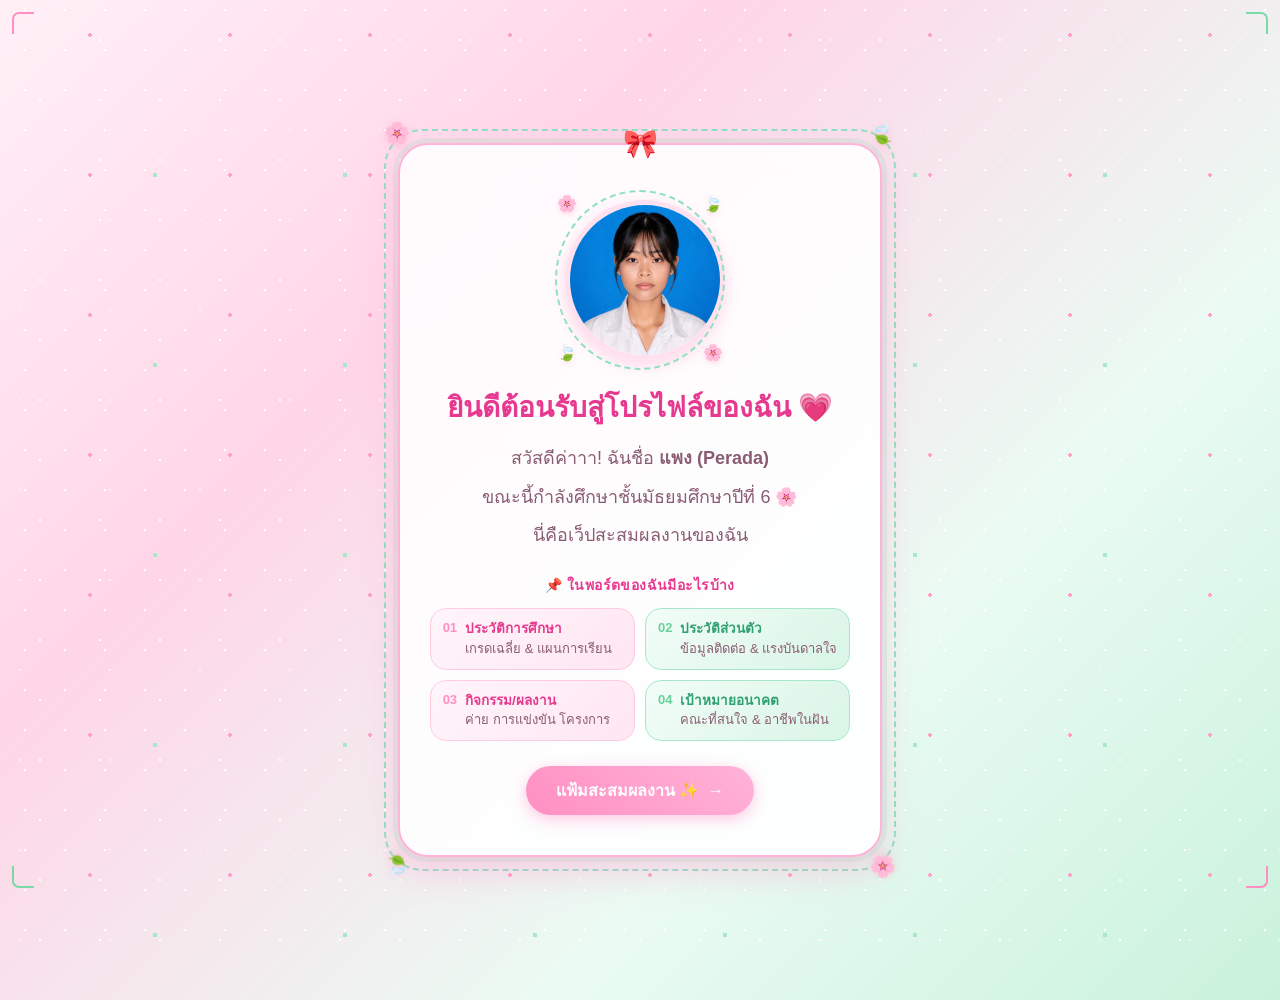
==== commit de821f9f: "Update index.html" ====
--- a/index.html
+++ b/index.html
@@ -2,809 +2,318 @@
 <html lang="th">
 <head>
 <meta charset="UTF-8">
-<meta name="viewport" content="width=device-width, initial-scale=1.0">
-<title>พอร์ตฟอลิโอ | สายบัญชี</title>
-<link rel="preconnect" href="https://fonts.googleapis.com">
-<link rel="preconnect" href="https://fonts.gstatic.com" crossorigin>
-<link href="https://fonts.googleapis.com/css2?family=Noto+Serif+Thai:wght@400;600;700&family=Sarabun:wght@300;400;500;600;700&family=IBM+Plex+Mono:wght@400;500&display=swap" rel="stylesheet">
-
-<!--
-  ╔══════════════════════════════════════════════════════════════════╗
-  ║  วิธีปรับแก้ให้เป็นของคุณเอง (อ่านก่อนแก้ไข)                          ║
-  ╠══════════════════════════════════════════════════════════════════╣
-  ║  1) แทนที่ข้อความในวงเล็บเหลี่ยม [ ] ทุกจุดด้วยข้อมูลจริงของคุณ         ║
-  ║                                                                    ║
-  ║  2) ใส่รูปภาพ: ในโค้ดจะมีกล่องเส้นประ 3 แบบ ค้นหาคำว่า                ║
-  ║     "◆◆◆ ใส่รูปตรงนี้ ◆◆◆" ในโค้ด (มีทั้งหมด 6 จุด) แล้วทำตาม         ║
-  ║     คำแนะนำในคอมเมนต์เหนือแต่ละจุดเพื่อแทนที่ด้วย <img> จริง          ║
-  ║                                                                    ║
-  ║  3) เพิ่ม/ลบการ์ดกิจกรรมใน Section 04 และอันดับคณะใน Section 05      ║
-  ║     ได้ตามจริง โดยคัดลอกโครงสร้างการ์ดที่มีอยู่แล้ววาง               ║
-  ╚══════════════════════════════════════════════════════════════════╝
--->
-
+<title>หน้าแนะนำตัวของฉัน</title>
 <style>
-  :root{
-    /* ===== ธีมสีเขียว-ชมพูพาสเทล (Mint & Rose) ===== */
-    --sky:#E7F6EC;          /* เขียวมิ้นต์อ่อนพาสเทล ใช้พื้นหลังส่วนปก */
-    --navy:#2F6B52;         /* เขียวเข้ม ใช้หัวข้อหลัก */
-    --blue:#E38AA8;         /* ชมพูกุหลาบ ใช้จุดเน้น/ลิงก์ */
-    --blue-light:#F4C4D6;   /* ชมพูอ่อน ใช้เส้นขอบ/กรอบรูป */
-    --paper:#FBFDFA;        /* พื้นหลังหลัก ขาวอมมิ้นต์ */
-    --paper-alt:#EAF7EE;    /* พื้นหลังสลับแถว/การ์ด เขียวมิ้นต์อ่อน */
-    --line:#D3ECD9;         /* เส้นแบ่ง เขียวอ่อน */
-    --gold:#D98CAF;         /* ชมพูกุหลาบเข้ม ใช้ตัดกับเขียวให้หรูขึ้น */
-    --ink:#264B3C;          /* ตัวอักษรหลัก เขียวเข้ม */
-    --ink-soft:#5E8A74;     /* ตัวอักษรรอง เขียวนวล */
-    --white:#FFFFFF;
-    --blush-deep:#F6D3E1;   /* ชมพูกลาง ใช้ตกแต่งไล่สี */
-    --mint-deep:#C9EAD3;    /* เขียวมิ้นต์กลาง ใช้ตกแต่งไล่สี */
-    --font-display:'Noto Serif Thai', serif;
-    --font-body:'Sarabun', sans-serif;
-    --font-mono:'IBM Plex Mono', monospace;
-  }
-
-  *{box-sizing:border-box;}
-  html,body{height:100%;margin:0;overflow:hidden;}
-  body{
-    font-family:var(--font-body);
-    color:var(--ink);
-    background:var(--paper);
-    -webkit-font-smoothing:antialiased;
-  }
-  h1,h2,h3{font-family:var(--font-display);margin:0;}
-  p{margin:0;}
-  a{color:inherit;}
-  button{font-family:inherit;cursor:pointer;}
-
-  .app{position:relative;height:100vh;height:100dvh;overflow:hidden;}
-
-  /* ---------- top bar ---------- */
-  .topbar{
-    position:fixed;top:0;left:0;right:0;z-index:30;
-    display:flex;justify-content:space-between;align-items:center;
-    padding:1.1rem 1.5rem;
-    pointer-events:none;
-  }
-  .topbar > *{pointer-events:auto;}
-  .back-link{
-    font-size:.85rem;text-decoration:none;color:var(--navy);
-    opacity:.8;transition:opacity .2s;
-  }
-  .back-link:hover{opacity:1;}
-  .progress{
-    font-family:var(--font-mono);font-size:.8rem;letter-spacing:.05em;
-    color:var(--navy);opacity:.85;
-  }
-
-  /* ---------- deck / slides ---------- */
-  .deck{
-    display:flex;height:100vh;height:100dvh;
-    transition:transform .6s cubic-bezier(.65,.05,.36,1);
-    will-change:transform;
-  }
-  .slide{
-    min-width:100vw;height:100vh;height:100dvh;
-    overflow-y:auto;
-    padding:6.5rem 1.5rem 6rem;
-    position:relative;
-    /* ===== เอฟเฟกต์ตอนเลื่อนสไลด์ ===== */
-    transition:opacity .55s ease, transform .55s ease, filter .55s ease;
-    opacity:.3;
-    transform:scale(.94);
-    filter:saturate(.55) blur(1.5px);
-  }
-  .slide.is-active{
-    opacity:1;
-    transform:scale(1);
-    filter:saturate(1) blur(0);
-  }
-  @media (min-width:768px){
-    .slide{padding:7rem 4rem 6.5rem;}
-  }
-
-  /* ---------- cover slide ---------- */
-  .slide--cover{
-    background:
-      radial-gradient(circle at 85% 12%, rgba(227,138,168,.4), transparent 45%),
-      radial-gradient(circle at 8% 92%, rgba(47,107,82,.14), transparent 40%),
-      linear-gradient(180deg,var(--sky) 0%, var(--paper) 100%);
-    color:var(--ink);
-    display:flex;flex-direction:column;justify-content:center;
-  }
-  .cover-grid{
-    display:grid;gap:2.5rem;max-width:64rem;margin:0 auto;width:100%;
-  }
-  @media (min-width:860px){
-    .cover-grid{grid-template-columns:1.35fr .65fr;align-items:center;}
-  }
-  .eyebrow{
-    font-family:var(--font-mono);font-size:.75rem;letter-spacing:.18em;
-    color:var(--blue);margin-bottom:.9rem;
-  }
-  .rec-no{
-    font-family:var(--font-mono);font-size:.75rem;color:var(--ink-soft);
-    margin-bottom:1.6rem;
-  }
-  .cover-title{
-    font-size:clamp(2.8rem,8vw,5.2rem);font-weight:700;line-height:.95;
-    letter-spacing:-.01em;color:var(--navy);
-    background:linear-gradient(120deg,var(--navy) 40%, var(--blue) 100%);
-    -webkit-background-clip:text;background-clip:text;
-    -webkit-text-fill-color:transparent;
-  }
-  .cover-subtitle{
-    font-family:var(--font-body);font-size:1rem;color:var(--blue);
-    margin-top:.9rem;margin-bottom:2rem;
-  }
-  .cover-name{
-    font-size:clamp(1.6rem,4vw,2.3rem);font-weight:600;color:var(--navy);
-    margin-bottom:.4rem;
-  }
-  .cover-role{
-    font-family:var(--font-body);font-size:.95rem;color:var(--ink-soft);
-    margin-bottom:1.4rem;
-  }
-  .cover-desc{
-    max-width:38em;line-height:1.8;color:var(--ink-soft);font-size:.95rem;
-    margin-bottom:2rem;
-  }
-  .cover-quote{
-    border-left:2px solid var(--gold);padding-left:1.2rem;max-width:34em;
-    font-family:var(--font-display);font-size:1.15rem;line-height:1.75;
-    color:var(--navy);margin-bottom:2rem;
-  }
-  .cover-status{
-    font-family:var(--font-mono);font-size:.75rem;color:var(--ink-soft);
-    letter-spacing:.04em;
-  }
-  .photo-box{
-    aspect-ratio:3/4;border-radius:6px;
-    border:2px dashed var(--blue-light);
-    background:
-      repeating-linear-gradient(to bottom, rgba(38,75,60,.07) 0 1px, transparent 1px 34px),
-      linear-gradient(160deg,var(--paper-alt), var(--blush-deep));
-    box-shadow:0 8px 24px -12px rgba(47,107,82,.3);
-    display:flex;flex-direction:column;align-items:center;justify-content:center;
-    gap:.6rem;color:var(--navy);text-align:center;padding:1rem;
-  }
-  .photo-box svg{width:34px;height:34px;opacity:.75;}
-  .photo-box span{font-size:.75rem;line-height:1.5;font-weight:600;}
-
-  /* ---------- paper slides (02-05) ---------- */
-  .slide--paper{
-    background:
-      radial-gradient(circle at 100% 0%, rgba(227,138,168,.16), transparent 40%),
-      var(--paper);
-    color:var(--ink);
-  }
-  .ghost-num{
-    position:absolute;top:1.2rem;right:1.2rem;
-    font-family:var(--font-display);font-weight:700;
-    font-size:clamp(4rem,12vw,7rem);color:var(--navy);opacity:.08;
-    line-height:1;pointer-events:none;user-select:none;
-  }
-  .section-tag{
-    font-family:var(--font-mono);font-size:.75rem;letter-spacing:.1em;
-    color:var(--blue);margin-bottom:.6rem;
-  }
-  .section-title{
-    font-size:clamp(1.7rem,3.4vw,2.4rem);color:var(--navy);font-weight:700;
-    margin-bottom:2rem;padding-bottom:1rem;
-    border-bottom:2px solid var(--blue-light);
-    max-width:48rem;
-    position:relative;
-  }
-  .section-title::after{
-    content:"";position:absolute;left:0;bottom:-2px;width:3.2rem;height:2px;
-    background:var(--gold);
-  }
-  .content-wrap{max-width:48rem;margin:0 auto;}
-
-  /* table */
-  .table-wrap{overflow-x:auto;margin-bottom:1.8rem;border-radius:8px;
-    box-shadow:0 6px 20px -14px rgba(47,107,82,.35);}
-  table{width:100%;border-collapse:collapse;font-size:.92rem;min-width:480px;}
-  thead th{
-    background:linear-gradient(120deg,var(--navy), var(--blue));color:var(--white);text-align:left;
-    font-weight:500;padding:.85rem 1rem;font-size:.85rem;
-  }
-  tbody td{
-    padding:.85rem 1rem;border-bottom:1px solid var(--line);background:var(--white);
-  }
-  tbody tr:nth-child(even) td{background:var(--paper-alt);}
-  .plan-line{
-    font-size:.9rem;color:var(--ink-soft);
-  }
-  .plan-line b{color:var(--navy);}
-
-  /* section 03 personal */
-  .personal-grid{display:grid;gap:2.2rem;}
-  @media (min-width:768px){
-    .personal-grid{grid-template-columns:220px 1fr;align-items:start;}
-  }
-  .id-photo{
-    aspect-ratio:3/4;width:100%;max-width:220px;border-radius:6px;
-    border:2px dashed var(--blue-light);
-    background:linear-gradient(160deg,var(--paper-alt), var(--blush-deep));
-    box-shadow:0 8px 24px -12px rgba(47,107,82,.3);
-    display:flex;flex-direction:column;align-items:center;justify-content:center;
-    gap:.5rem;color:var(--navy);text-align:center;padding:1rem;
-  }
-  .id-photo svg{width:28px;height:28px;opacity:.75;}
-  .id-photo span{font-size:.72rem;line-height:1.5;font-weight:600;}
-  .field-grid{display:grid;grid-template-columns:1fr 1fr;gap:1.1rem 1.5rem;margin-bottom:1.8rem;}
-  @media (max-width:480px){.field-grid{grid-template-columns:1fr;}}
-  .field{background:var(--paper-alt);border-radius:8px;padding:.6rem .9rem;border:1px solid var(--line);}
-  .field label{display:block;font-size:.72rem;color:var(--blue);margin-bottom:.25rem;letter-spacing:.02em;}
-  .field div{font-size:.95rem;color:var(--navy);font-weight:600;}
-  .statement{
-    line-height:1.85;font-size:.95rem;color:var(--ink-soft);
-    border-top:1px solid var(--line);padding-top:1.4rem;
-    position:relative;padding-left:1.3rem;
-  }
-  .statement::before{
-    content:"“";position:absolute;left:-.1rem;top:1.1rem;font-family:var(--font-display);
-    font-size:2.2rem;color:var(--gold);line-height:0;
-  }
-
-  /* section 04 activities */
-  .activity-grid{display:grid;gap:1.4rem;}
-  @media (min-width:640px){.activity-grid{grid-template-columns:1fr 1fr;}}
-  .activity-card{
-    background:var(--white);border:1px solid var(--line);border-radius:10px;overflow:hidden;
-    box-shadow:0 6px 18px -14px rgba(47,107,82,.45);
-    transition:transform .2s, box-shadow .2s;
-  }
-  .activity-card:hover{transform:translateY(-3px);box-shadow:0 12px 24px -14px rgba(47,107,82,.5);}
-  .activity-img{
-    aspect-ratio:16/10;
-    background:
-      repeating-linear-gradient(to bottom, var(--paper-alt) 0 1px, transparent 1px 28px),
-      linear-gradient(160deg,var(--paper), var(--blush-deep));
-    border-bottom:2px dashed var(--blue-light);
-    display:flex;flex-direction:column;align-items:center;justify-content:center;gap:.4rem;
-    color:var(--navy);text-align:center;
-  }
-  .activity-img svg{width:24px;height:24px;opacity:.75;}
-  .activity-img span{font-size:.7rem;line-height:1.5;color:var(--navy);font-weight:600;}
-  .activity-body{padding:1.1rem 1.2rem 1.3rem;}
-  .activity-year{font-family:var(--font-mono);font-size:.72rem;color:var(--gold);margin-bottom:.4rem;font-weight:600;}
-  .activity-title{font-size:1rem;font-weight:600;color:var(--navy);line-height:1.5;margin-bottom:.5rem;}
-  .activity-desc{font-size:.86rem;color:var(--ink-soft);line-height:1.7;}
-
-  /* section 05 interests */
-  .rank-list{display:flex;flex-direction:column;gap:1.4rem;margin-bottom:2.2rem;}
-  .rank-item{
-    display:grid;grid-template-columns:2.4rem 1fr;gap:1rem;
-    padding-bottom:1.4rem;border-bottom:1px solid var(--line);
-  }
-  .rank-num{
-    font-family:var(--font-mono);font-size:1.3rem;color:var(--gold);font-weight:600;
-  }
-  .rank-major{font-size:1.02rem;font-weight:600;color:var(--navy);}
-  .rank-school{font-size:.85rem;color:var(--blue);margin:.15rem 0 .5rem;}
-  .rank-reason{font-size:.88rem;color:var(--ink-soft);line-height:1.7;}
-  .goal-box{
-    background:linear-gradient(120deg,var(--paper-alt), var(--blush-deep));
-    border-left:3px solid var(--gold);
-    border-radius:8px;
-    padding:1.2rem 1.4rem;font-size:.92rem;line-height:1.8;color:var(--ink-soft);
-  }
-  .goal-box b{color:var(--navy);}
-
-  /* ---------- nav controls ---------- */
-  .nav-controls{
-    position:fixed;left:0;right:0;bottom:1.3rem;z-index:30;
-    display:flex;align-items:center;justify-content:center;gap:1rem;
-    pointer-events:none;
-  }
-  .nav-controls > *{pointer-events:auto;}
-  .nav-btn{
-    width:2.6rem;height:2.6rem;border-radius:50%;border:1px solid var(--blue-light);
-    background:rgba(255,255,255,.85);backdrop-filter:blur(6px);
-    color:var(--navy);font-size:1.05rem;display:flex;align-items:center;justify-content:center;
-    transition:opacity .2s, transform .2s, background .2s;
-  }
-  .nav-btn:hover:not(:disabled){transform:translateY(-1px);background:var(--white);}
-  .nav-btn:disabled{opacity:.3;cursor:default;}
-  .nav-btn:focus-visible, .back-link:focus-visible, .dot:focus-visible{
-    outline:2px solid var(--gold);outline-offset:2px;
-  }
-  .dots{display:flex;gap:.5rem;padding:.4rem .7rem;border-radius:999px;
-    background:rgba(255,255,255,.85);backdrop-filter:blur(6px);
-    border:1px solid var(--blue-light);}
-  .dot{
-    width:1.6rem;height:1.6rem;border-radius:50%;border:none;background:transparent;
-    font-family:var(--font-mono);font-size:.65rem;color:var(--ink-soft);
-    display:flex;align-items:center;justify-content:center;
-  }
-  .dot.active{background:var(--gold);color:var(--white);font-weight:600;}
-
-  /* ---------- ตกแต่งฟุ้งฟิ้ง / ขี้เล่น ---------- */
-  @keyframes floaty{
-    0%,100%{transform:translateY(0) rotate(var(--r,0deg));}
-    50%{transform:translateY(-10px) rotate(var(--r,0deg));}
-  }
-  @keyframes twinkle{
-    0%,100%{opacity:.35;transform:scale(.85) rotate(var(--r,0deg));}
-    50%{opacity:1;transform:scale(1.15) rotate(var(--r,0deg));}
-  }
-  @keyframes wiggle{
-    0%,100%{transform:rotate(-3deg);}
-    50%{transform:rotate(3deg);}
-  }
-  .sparkle{
-    position:absolute;pointer-events:none;user-select:none;
-    font-size:1.4rem;line-height:1;
-    filter:drop-shadow(0 2px 6px rgba(47,107,82,.2));
-    animation:floaty 5s ease-in-out infinite;
-    z-index:1;
-  }
-  .sparkle.tw{animation:twinkle 3.2s ease-in-out infinite;}
-  .sparkle.small{font-size:1rem;}
-  .sparkle.big{font-size:2rem;}
-
-  /* จุดลายจ้ำเบา ๆ บนพื้นหลังกระดาษ */
-  .slide--paper{
+/* ตั้งค่าพื้นหลังไล่เฉดสีชมพู-เขียวมิ้นต์พาสเทลแบบนุ่มนวล (ไร้รูปภาพ) */
+body {
+    background: linear-gradient(135deg, #fff0f6 0%, #ffd6e8 32%, #eafbf3 68%, #c9f2dc 100%);
+    color: #333;
+    text-align: center; 
+    padding: 50px;
+    font-family: 'Segoe UI', Tahoma, Geneva, Verdana, sans-serif;
+    margin: 0;
+    min-height: 100vh;
+    display: flex;
+    justify-content: center;
+    align-items: center;
+    position: relative;
+    overflow-x: hidden;
+}
+
+/* กลิตเตอร์ระยิบระยับกระจายทั่วพื้นหลัง แบบไม่ต้องใช้รูปภาพ */
+body::before {
+    content: "";
+    position: fixed;
+    inset: -50px;
     background-image:
-      radial-gradient(circle at 100% 0%, rgba(227,138,168,.16), transparent 40%),
-      radial-gradient(var(--blue-light) 1px, transparent 1.4px);
-    background-size:auto, 26px 26px;
-    background-position:0 0, 0 0;
-    background-color:var(--paper);
-    background-blend-mode:normal, normal;
-    opacity:1;
-  }
-  .slide--paper::before{
-    content:"";position:absolute;inset:0;background:var(--paper);opacity:.86;z-index:0;pointer-events:none;
-  }
-  .slide--paper > *{position:relative;z-index:1;}
-  .slide--paper > .sparkle{position:absolute;}
-  .slide--paper > .ghost-num{position:absolute;top:1.2rem;right:1.2rem;}
-
-  /* ริบบิ้นน่ารัก ๆ มุมปก */
-  .cute-badge{
-    display:inline-flex;align-items:center;gap:.4rem;
-    background:var(--white);border:1.5px dashed var(--blue);
-    color:var(--navy);font-family:var(--font-mono);font-size:.72rem;
-    padding:.35rem .8rem;border-radius:999px;margin-bottom:1rem;
-    box-shadow:0 6px 14px -8px rgba(47,107,82,.35);
-    transform:rotate(-2deg);
-  }
-
-  /* ป้ายเลขหัวข้อทรงกลมจุด ๆ แทนตัวเลขโปร่งเดิม ให้ดูขี้เล่นขึ้น */
-  .ghost-num{
-    display:flex;align-items:center;justify-content:center;
-    width:5.4rem;height:5.4rem;border-radius:50%;
-    background:var(--white);
-    border:2.5px dashed var(--blue-light);
-    font-size:1.6rem !important;opacity:1 !important;color:var(--gold) !important;
-    box-shadow:0 8px 18px -10px rgba(47,107,82,.3);
-    animation:wiggle 6s ease-in-out infinite;
-  }
-
-  .section-title{display:inline-flex;align-items:center;gap:.5rem;}
-  .section-title .emoji{font-size:1.3rem;-webkit-text-fill-color:initial;}
-
-  /* การ์ดกิจกรรมเอียงเล็กน้อยแบบสมุดสะสมภาพ */
-  .activity-card{border-radius:14px;}
-  .activity-card:nth-child(4n+1){transform:rotate(-1.4deg);}
-  .activity-card:nth-child(4n+2){transform:rotate(1.1deg);}
-  .activity-card:nth-child(4n+3){transform:rotate(-.8deg);}
-  .activity-card:nth-child(4n+4){transform:rotate(1.5deg);}
-  .activity-card:hover{transform:rotate(0deg) translateY(-4px) scale(1.015);}
-
-  .photo-box, .id-photo{border-radius:16px;}
-  .photo-box::after, .id-photo::after{
-    content:"✨";position:absolute;font-size:1.4rem;margin-top:-.4rem;
-  }
-
-  .rank-num{
-    display:inline-flex;align-items:center;justify-content:center;
-    width:2.2rem;height:2.2rem;border-radius:50%;
-    background:var(--paper-alt);border:2px dashed var(--gold);
-  }
-
-  .goal-box{border-radius:16px;position:relative;overflow:hidden;}
-  .goal-box::after{
-    content:"🎯";position:absolute;right:1rem;top:1rem;font-size:1.5rem;opacity:.5;
-  }
-
-  .nav-btn:hover:not(:disabled){transform:translateY(-2px) scale(1.08) rotate(-4deg);}
-  .dot.active{transform:scale(1.15);}
-
-  /* ---------- กรอบมุมจอ (page corner frame) ---------- */
-  .frame-corner{
-    position:fixed;z-index:26;pointer-events:none;width:20px;height:20px;
-  }
-  .frame-corner.tl{top:10px;left:10px;border-top:2px solid var(--gold);border-left:2px solid var(--gold);border-radius:7px 0 0 0;}
-  .frame-corner.tr{top:10px;right:10px;border-top:2px solid var(--gold);border-right:2px solid var(--gold);border-radius:0 7px 0 0;}
-  .frame-corner.bl{bottom:10px;left:10px;border-bottom:2px solid var(--gold);border-left:2px solid var(--gold);border-radius:0 0 0 7px;}
-  .frame-corner.br{bottom:10px;right:10px;border-bottom:2px solid var(--gold);border-right:2px solid var(--gold);border-radius:0 0 7px 0;}
-
-  /* ---------- กรอบรูปสองชั้น + ดอกไม้มุม (สำหรับรูปโปรไฟล์) ---------- */
-  .frame-wrap{position:relative;}
-  .frame-wrap::before{
-    content:"";position:absolute;inset:-9px;
-    border:1.5px dashed var(--gold);border-radius:14px;pointer-events:none;
-  }
-  .corner-deco{
-    position:absolute;font-size:1.05rem;pointer-events:none;line-height:1;
-    filter:drop-shadow(0 2px 4px rgba(47,107,82,.3));
-  }
-  .corner-deco.tl{top:-15px;left:-15px;}
-  .corner-deco.tr{top:-15px;right:-15px;transform:scaleX(-1);}
-  .corner-deco.bl{bottom:-15px;left:-15px;transform:scaleY(-1);}
-  .corner-deco.br{bottom:-15px;right:-15px;transform:scale(-1,-1);}
-
-  /* ---------- เทปวาชิบนการ์ดกิจกรรม ---------- */
-  .activity-card{position:relative;}
-  .activity-card::before{
-    content:"";position:absolute;top:0;left:14px;z-index:3;
-    width:46px;height:16px;
-    background:repeating-linear-gradient(135deg, rgba(255,255,255,.6) 0 5px, rgba(47,107,82,.55) 5px 10px);
-    transform:rotate(-5deg);border-radius:0 0 2px 2px;
-    box-shadow:0 2px 5px rgba(38,75,60,.2);
-  }
-
-  /* ---------- ป้ายอันดับ 1 ในใจ ---------- */
-  .fave-badge{
-    display:inline-flex;align-items:center;gap:.25rem;
-    font-family:var(--font-mono);font-size:.66rem;
-    background:linear-gradient(120deg,var(--navy), #5FAE83);
-    color:var(--white);padding:.15rem .55rem;border-radius:999px;
-    margin-left:.5rem;vertical-align:middle;white-space:nowrap;
-    box-shadow:0 3px 8px -3px rgba(47,107,82,.65);
-  }
-
-  /* ---------- คอนเฟตติตอนเปลี่ยนหน้า ---------- */
-  .confetti-particle{
-    position:fixed;z-index:60;pointer-events:none;font-size:.95rem;
-    left:0;top:0;transform:translate(-50%,-50%);
-    animation:confetti-pop .65s ease-out forwards;
-  }
-  @keyframes confetti-pop{
-    0%{opacity:1;transform:translate(-50%,-50%) scale(.6);}
-    100%{opacity:0;transform:translate(calc(-50% + var(--dx)), calc(-50% + var(--dy))) scale(1.15);}
-  }
-
-  @media (prefers-reduced-motion:reduce){
-    .deck{transition:none;}
-    .sparkle, .ghost-num{animation:none;}
-    .confetti-particle{display:none;}
-    .slide{transition:none;opacity:1;transform:none;filter:none;}
-  }
+        radial-gradient(circle, #ffffff 1.5px, transparent 1.5px),
+        radial-gradient(circle, #fff0f8 1px, transparent 1px),
+        radial-gradient(circle, #ff9ec9 2px, transparent 2px),
+        radial-gradient(circle, #ffffff 1px, transparent 1px),
+        radial-gradient(circle, #a8e8c8 2.5px, transparent 2.5px);
+    background-size: 60px 60px, 90px 90px, 140px 140px, 40px 40px, 190px 190px;
+    background-position: 0 0, 25px 45px, 70px 15px, 15px 80px, 110px 130px;
+    pointer-events: none;
+    z-index: 0;
+    animation: glitter-shift 10s linear infinite, glitter-twinkle 2.2s ease-in-out infinite alternate;
+}
+
+@keyframes glitter-shift {
+    0%   { background-position: 0 0, 25px 45px, 70px 15px, 15px 80px, 110px 130px; }
+    100% { background-position: 60px 40px, 85px 100px, 150px 70px, 45px 30px, 170px 200px; }
+}
+
+@keyframes glitter-twinkle {
+    0%   { opacity: 0.55; }
+    50%  { opacity: 1; }
+    100% { opacity: 0.65; }
+}
+
+/* ปรับแต่งการ์ดโทนชมพูพาสเทลโปร่งแสงสไตล์ Glassmorphism */
+.card {
+    background: rgba(255, 255, 255, 0.88);
+    backdrop-filter: blur(10px);
+    border-radius: 30px;
+    box-shadow: 0 15px 35px rgba(255, 150, 200, 0.4), 0 0 0 5px rgba(140, 224, 180, 0.22);
+    max-width: 500px; 
+    margin: 0 auto; 
+    padding: 40px 30px;
+    border: 2px solid #ffb3d9;
+    position: relative;
+    z-index: 1;
+    transition: transform 0.3s ease;
+}
+
+/* เอฟเฟกต์การ์ดลอยขึ้นเบาๆ เมื่อวางเมาส์ */
+.card:hover {
+    transform: translateY(-5px);
+}
+
+/* ริบบิ้นน่ารักมุมการ์ด */
+.ribbon {
+    position: absolute;
+    top: -18px;
+    left: 50%;
+    transform: translateX(-50%);
+    font-size: 28px;
+}
+
+/* สไตล์สำหรับรูปโปรไฟล์ (กรอบวงกลม) */
+.profile-img-container {
+    width: 150px;
+    height: 150px;
+    border-radius: 50%;
+    overflow: hidden;
+    margin: 15px auto 25px auto; /* จัดกึ่งกลาง และเว้นระยะด้านล่าง */
+    border: 5px solid #ffe0ef; /* เพิ่มเส้นขอบชมพูอ่อนดูนุ่มนวล */
+    box-shadow: 0 5px 15px rgba(255, 140, 190, 0.35); /* เพิ่มเงาเล็กน้อย */
+}
+
+.profile-img {
+    width: 100%;
+    height: 100%;
+    object-fit: cover; /* ทำให้รูปเต็มกรอบโดยไม่เสียสัดส่วน */
+}
+
+h1 { 
+    color: #e6398f; /* หัวข้อสีชมพูจุฬาฯ สดใส */
+    margin-top: 10px;
+    margin-bottom: 15px;
+    font-size: 28px;
+}
+
+p { 
+    font-size: 18px; 
+    line-height: 1.6; 
+    color: #8a5c73;
+    margin: 10px 0;
+}
+
+/* ---------- ส่วนสารบัญพอร์ต: หัวข้อที่ควรมีในพอร์ตโฟลิโอ ---------- */
+.map-title {
+    font-size: 14px;
+    font-weight: 700;
+    color: #e6398f;
+    margin: 24px 0 12px;
+    letter-spacing: .03em;
+}
+
+.topic-grid {
+    display: grid;
+    grid-template-columns: 1fr 1fr;
+    gap: 10px;
+    text-align: left;
+}
+
+.topic-chip {
+    display: flex;
+    align-items: flex-start;
+    gap: 8px;
+    background: linear-gradient(135deg, #fff5fa, #ffe6f2);
+    border: 1.5px solid #ffcae3;
+    border-radius: 16px;
+    padding: 10px 12px;
+    font-size: 13px;
+    color: #8a5c73;
+    line-height: 1.45;
+}
+
+.topic-chip .num {
+    font-weight: 800;
+    color: #ff8fc2;
+    font-size: 13px;
+    flex-shrink: 0;
+}
+
+.topic-chip b {
+    display: block;
+    color: #e6398f;
+    font-size: 13.5px;
+    margin-bottom: 1px;
+}
+
+@media (max-width: 380px) {
+    .topic-grid { grid-template-columns: 1fr; }
+}
+
+/* ออกแบบปุ่มกดโทนชมพูพาสเทล */
+.btn {
+    display: inline-block;
+    background: linear-gradient(45deg, #ff8fc2, #ffb3d9);
+    color: white;
+    padding: 12px 30px;
+    text-decoration: none;
+    border-radius: 25px;
+    font-weight: bold;
+    font-size: 16px;
+    margin-top: 25px;
+    box-shadow: 0 4px 15px rgba(255, 130, 190, 0.45);
+    transition: all 0.3s ease;
+    animation: btn-glow 2s ease-in-out infinite;
+}
+
+@keyframes btn-glow {
+    0%, 100% { box-shadow: 0 4px 15px rgba(255, 130, 190, 0.45); }
+    50%      { box-shadow: 0 6px 26px rgba(255, 110, 180, 0.85), 0 0 22px rgba(140, 224, 180, 0.55); }
+}
+
+/* ลูกศรกระดิกเชิญชวนให้กดต่อ */
+.arrow {
+    display: inline-block;
+    margin-left: 4px;
+    animation: arrow-bounce 1.1s ease-in-out infinite;
+}
+
+@keyframes arrow-bounce {
+    0%, 100% { transform: translateX(0); }
+    50%      { transform: translateX(6px); }
+}
+
+/* ลูกเล่นเปลี่ยนเฉดสีเมื่อชี้ปุ่ม */
+.btn:hover {
+    background: linear-gradient(45deg, #ffb3d9, #ff8fc2);
+    transform: translateY(-3px);
+    box-shadow: 0 8px 20px rgba(255, 130, 190, 0.65);
+}
+
+/* ---------- กรอบมุมจอ ชมพู-มิ้นต์สลับกัน ---------- */
+.page-corner {
+    position: fixed;
+    z-index: 5;
+    width: 20px;
+    height: 20px;
+    pointer-events: none;
+}
+.page-corner.tl { top: 12px; left: 12px; border-top: 2px solid #ff8fc2; border-left: 2px solid #ff8fc2; border-radius: 7px 0 0 0; }
+.page-corner.tr { top: 12px; right: 12px; border-top: 2px solid #7bd9a8; border-right: 2px solid #7bd9a8; border-radius: 0 7px 0 0; }
+.page-corner.bl { bottom: 12px; left: 12px; border-bottom: 2px solid #7bd9a8; border-left: 2px solid #7bd9a8; border-radius: 0 0 0 7px; }
+.page-corner.br { bottom: 12px; right: 12px; border-bottom: 2px solid #ff8fc2; border-right: 2px solid #ff8fc2; border-radius: 0 0 7px 0; }
+
+/* ---------- กรอบประรอบการ์ด + ดอกไม้/ใบไม้มุม ---------- */
+.card-frame {
+    position: relative;
+    z-index: 1;
+}
+.card-frame::before {
+    content: "";
+    position: absolute;
+    inset: -14px;
+    border: 2px dashed #8fe0c2;
+    border-radius: 38px;
+    pointer-events: none;
+    z-index: 0;
+}
+.card-corner {
+    position: absolute;
+    font-size: 1.3rem;
+    line-height: 1;
+    pointer-events: none;
+    z-index: 2;
+    filter: drop-shadow(0 2px 4px rgba(255, 140, 190, 0.35));
+}
+.card-corner.tl { top: -20px; left: -14px; }
+.card-corner.tr { top: -20px; right: -14px; transform: scaleX(-1); }
+.card-corner.bl { bottom: -20px; left: -14px; transform: scaleY(-1); }
+.card-corner.br { bottom: -20px; right: -14px; transform: scale(-1, -1); }
+
+/* ---------- สลับสีชิปหัวข้อ ชมพู/มิ้นต์ ---------- */
+.topic-chip:nth-child(even) {
+    background: linear-gradient(135deg, #f2fdf7, #d9f5e6);
+    border-color: #a8e8c8;
+}
+.topic-chip:nth-child(even) b { color: #2fa06f; }
+.topic-chip:nth-child(even) .num { color: #6bcf9a; }
+
+/* ---------- วงแหวนตกแต่งรอบรูปโปรไฟล์ (ไม่ยุ่งกับ .profile-img-container / .profile-img) ---------- */
+.photo-ring {
+    position: relative;
+    width: 150px;
+    margin: 0 auto;
+}
+.photo-ring::before {
+    content: "";
+    position: absolute;
+    inset: -10px;
+    border: 2px dashed #8fe0c2;
+    border-radius: 50%;
+    pointer-events: none;
+}
+.photo-deco {
+    position: absolute;
+    font-size: 1rem;
+    pointer-events: none;
+    filter: drop-shadow(0 2px 3px rgba(255, 140, 190, 0.3));
+}
+.photo-deco.a { top: -6px; left: -8px; }
+.photo-deco.b { top: -6px; right: -8px; }
+.photo-deco.c { bottom: -2px; left: -8px; }
+.photo-deco.d { bottom: -2px; right: -8px; }
 </style>
 </head>
 <body>
 
-<div class="app">
-
-  <span class="frame-corner tl" aria-hidden="true"></span>
-  <span class="frame-corner tr" aria-hidden="true"></span>
-  <span class="frame-corner bl" aria-hidden="true"></span>
-  <span class="frame-corner br" aria-hidden="true"></span>
-
-  <header class="topbar">
-    <a class="back-link" href="index.html">← กลับหน้าแนะนำตัว</a>
-    <div class="progress" id="progress">01 / 05</div>
-  </header>
-
-  <div class="deck" id="deck">
-
-    <!-- ================= SLIDE 0 — COVER ================= -->
-    <section class="slide slide--cover" data-index="0">
-      <span class="sparkle big tw" style="top:8%;left:6%;--r:-8deg;">✨</span>
-      <span class="sparkle small" style="top:18%;right:12%;--r:10deg;animation-delay:.6s;">🎀</span>
-      <span class="sparkle tw" style="bottom:14%;left:10%;--r:0deg;animation-delay:1.1s;">🌿</span>
-      <span class="sparkle small tw" style="bottom:28%;right:8%;animation-delay:.3s;">💗</span>
-      <span class="sparkle" style="top:42%;left:2%;animation-delay:1.6s;">🌸</span>
-      <div class="cover-grid">
-        <div>
-          <div class="cute-badge">🎀 &nbsp;pang</div>
-          <div class="eyebrow">PORTFOLIO</div>
-          <div class="rec-no">REC. NO. 2569-XXX</div>
-          <h1 class="cover-title">PORTFOLIO</h1>
-          <p class="cover-subtitle">แฟ้มสะสมผลงาน </p>
-
-          <h2 class="cover-name">น.ส.พีรดา จั่นวิลัย</h2>
-          <p class="cover-role">สนใจศึกษาต่อคณะพาณิชยศาสตร์และการบัญชี </p>
-
-          <p class="cover-desc">
-            แฟ้มสะสมผลงานฉบับนี้รวบรวมประวัติการศึกษา ประวัติส่วนตัว กิจกรรมและเพื่อประกอบการพิจารณาเข้าศึกษาต่อ
-          </p>
-
-          <p class="cover-quote">
-            “Consistency is key”
-          </p>
-
-          <p class="cover-status">REC. NO. 2569-XXX · STATUS: FOR REVIEW</p>
+<span class="page-corner tl" aria-hidden="true"></span>
+<span class="page-corner tr" aria-hidden="true"></span>
+<span class="page-corner bl" aria-hidden="true"></span>
+<span class="page-corner br" aria-hidden="true"></span>
+
+<div class="card-frame">
+    <span class="card-corner tl" aria-hidden="true">🌸</span>
+    <span class="card-corner tr" aria-hidden="true">🍃</span>
+    <span class="card-corner bl" aria-hidden="true">🍃</span>
+    <span class="card-corner br" aria-hidden="true">🌸</span>
+
+<div class="card">
+    <div class="ribbon">🎀</div>
+
+    <!-- ส่วนแสดงรูปภาพโปรไฟล์ -->
+    <div class="photo-ring">
+        <span class="photo-deco a" aria-hidden="true">🌸</span>
+        <span class="photo-deco b" aria-hidden="true">🍃</span>
+        <span class="photo-deco c" aria-hidden="true">🍃</span>
+        <span class="photo-deco d" aria-hidden="true">🌸</span>
+        <div class="profile-img-container">
+            <!-- นำรูปภาพของคุณใส่ใน src -->
+            <img src="18.png" alt="โปรไฟล์ พีรดา" class="profile-img">
         </div>
-
-        <!-- ◆◆◆ ใส่รูปตรงนี้ (1/6) — รูปโปรไฟล์หน้าปก ◆◆◆
-             วิธีใส่รูป: ลบ <div class="photo-box">...</div> ทั้งก้อนด้านล่างนี้ทิ้ง
-             แล้วแทนที่ด้วยบรรทัดเดียวนี้ (เปลี่ยน "18.png" เป็นชื่อไฟล์รูปของคุณ):
-             <img src="18.png" alt="รูปโปรไฟล์" style="width:100%;aspect-ratio:3/4;object-fit:cover;border-radius:6px;box-shadow:0 8px 24px -12px rgba(47,107,82,.3);">
-        -->
-        <div class="frame-wrap">
-          <span class="corner-deco tl">🌸</span>
-          <span class="corner-deco tr">🌸</span>
-          <span class="corner-deco bl">🌸</span>
-          <span class="corner-deco br">🌸</span>
-          <div class="photo-box">
-            <svg viewBox="0 0 24 24" fill="none" stroke="currentColor" stroke-width="1.4"><rect x="3" y="6" width="18" height="13" rx="1.5"/><circle cx="12" cy="12.5" r="3.3"/><path d="M8 6l1.2-2h5.6L16 6"/></svg>
-             <img src="Screenshot 2026-06-30 105442.png" alt="รูปโปรไฟล์" style="width:100%;aspect-ratio:3/4;object-fit:cover;border-radius:6px;box-shadow:0 8px 24px -12px rgba(47,107,82,.3);">
-          </div>
-        </div>
-        <!-- ◆◆◆ จบจุดใส่รูปที่ 1 ◆◆◆ -->
-      </div>
-    </section>
-
-    <!-- ================= SLIDE 1 — SECTION 02 ================= -->
-    <section class="slide slide--paper" data-index="1">
-      <span class="sparkle small tw" style="top:14%;left:5%;">📚</span>
-      <span class="sparkle small" style="bottom:10%;right:14%;animation-delay:.8s;">✏️</span>
-      <span class="sparkle small tw" style="top:60%;right:6%;animation-delay:1.2s;">🧮</span>
-      <span class="sparkle small" style="bottom:34%;left:9%;animation-delay:.4s;">🎓</span>
-      <span class="ghost-num">02</span>
-      <div class="content-wrap">
-        <div class="section-tag">Section 02</div>
-        <h2 class="section-title"><span class="emoji">📖</span> ประวัติการศึกษา</h2>
-
-        <div class="table-wrap">
-          <table>
-            <thead>
-              <tr><th>ระดับการศึกษา</th><th>สถานศึกษา</th><th>เกรดเฉลี่ย</th></tr>
-            </thead>
-            <tbody>
-              <tr><td>มัธยมศึกษาตอนปลาย</td><td>บ้านบึง"อุตสาหกรรมนุเคราะห์"</td><td>3.81</td></tr>
-              <tr><td>มัธยมศึกษาตอนต้น</td><td>บ้านบีง"อุตสาหกรรมนัเคราะห์"</td><td>3.87</td></tr>
-            </tbody>
-          </table>
-        </div>
-
-        <p class="plan-line"><b>แผนการเรียน</b> &nbsp; [วิทย์-คณิต]</p>
-      </div>
-    </section>
-
-    <!-- ================= SLIDE 2 — SECTION 03 ================= -->
-    <section class="slide slide--paper" data-index="2">
-      <span class="sparkle small tw" style="top:12%;right:8%;">💌</span>
-      <span class="sparkle small" style="bottom:16%;left:6%;animation-delay:1s;">🌷</span>
-      <span class="sparkle small tw" style="top:56%;left:3%;animation-delay:.7s;">🦋</span>
-      <span class="sparkle small" style="bottom:6%;right:5%;animation-delay:1.4s;">🩷</span>
-      <span class="ghost-num">03</span>
-      <div class="content-wrap">
-        <div class="section-tag">Section 03</div>
-        <h2 class="section-title"><span class="emoji">🌸</span> ประวัติส่วนตัว</h2>
-
-        <div class="personal-grid">
-          <!-- ◆◆◆ ใส่รูปตรงนี้ (2/6) — รูปติดบัตร ◆◆◆
-               วิธีใส่รูป: ลบ <div class="id-photo">...</div> ทั้งก้อนด้านล่างนี้ทิ้ง
-               แล้วแทนที่ด้วยบรรทัดเดียวนี้ (เปลี่ยนชื่อไฟล์ตามจริง):
-               <img src="รูปติดบัตร.jpg" alt="รูปติดบัตร" class="id-photo" style="object-fit:cover;border:none;">
-          -->
-          <div class="frame-wrap" style="max-width:220px;">
-            <span class="corner-deco tl">🌸</span>
-            <span class="corner-deco tr">🌸</span>
-            <span class="corner-deco bl">🌸</span>
-            <span class="corner-deco br">🌸</span>
-            <div class="id-photo">
-              <svg viewBox="0 0 24 24" fill="none" stroke="currentColor" stroke-width="1.4"><rect x="3" y="6" width="18" height="13" rx="1.5"/><circle cx="12" cy="12.5" r="3.3"/><path d="M8 6l1.2-2h5.6L16 6"/></svg>
-          <img src="18.png" alt="รูปติดบัตร" class="id-photo" style="object-fit:cover;border:none;">
-            </div>
-          </div>
-          <!-- ◆◆◆ จบจุดใส่รูปที่ 2 ◆◆◆ -->
-
-          <div>
-            <div class="field-grid">
-              <div class="field"><label>ชื่อสกุล</label><div>น.ส.พีรดา จั่นวิลัย</div></div>
-              <div class="field"><label>ชื่อเล่น</label><div>แพง</div></div>
-              <div class="field"><label>วันเกิด</label><div>10|09|2008</div></div>
-              <div class="field"><label>ที่อยู่</label><div>ชลบุรี</div></div>
-              <div class="field"><label>email</label><div>perada2008910@gmail.com</div></div>
-              <div class="field"><label>เบอร์โทรศัพท์</label><div>0650533126</div></div>
-            </div>
-
-            <p class="statement">
-              ฉันสนใจเรียนบัญชีเพราะชอบการทำงานที่เกี่ยวกับตัวเลขและการคิดวิเคราะห์ รู้สึกว่างานบัญชีเป็นงานที่ต้องใช้ความละเอียดและความรับผิดชอบ ซึ่งเป็นสิ่งที่ฉันอยากพัฒนาตัวเองให้มากขึ้น จึงอยากเรียนบัญชีเพื่อทำความเข้าใจด้านนี้อย่างจริงจังและนำไปใช้ในการทำงานในอนาคต
-            </p>
-          </div>
-        </div>
-      </div>
-    </section>
-
-    <!-- ================= SLIDE 3 — SECTION 04 ================= -->
-    <section class="slide slide--paper" data-index="3">
-      <span class="sparkle small tw" style="top:10%;left:8%;">🎈</span>
-      <span class="sparkle small" style="bottom:8%;right:10%;animation-delay:.5s;">🏆</span>
-      <span class="sparkle small tw" style="top:55%;right:4%;animation-delay:1s;">🎊</span>
-      <span class="sparkle small" style="bottom:44%;left:4%;animation-delay:.3s;">🎨</span>
-      <span class="ghost-num">04</span>
-      <div class="content-wrap" style="max-width:56rem;">
-        <div class="section-tag">Section 04</div>
-        <h2 class="section-title"><span class="emoji">🎉</span> กิจกรรมที่เข้าร่วม</h2>
-
-        <div class="activity-grid">
-          <div class="activity-card">
-            <!-- ◆◆◆ ใส่รูปตรงนี้ (3/6) — รูปกิจกรรมที่ 1 ◆◆◆
-                 แทนที่ <div class="activity-img">...</div> ด้วย:
-                 <img src="กิจกรรม1.jpg" alt="ค่ายบัญชีเยาวชน" class="activity-img" style="object-fit:cover;border:none;">
-            -->
-            <img src="IMG_2146.jpeg"alt="ละครคุณรรม" class="activity-img" 
-     style="width:100%;height:100%;object-fit:cover;display:block;border:none;">
-            <!-- ◆◆◆ จบจุดใส่รูปที่ 3 ◆◆◆ -->
-            <div class="activity-body">
-              <div class="activity-year">2567</div>
-              <div class="activity-title">ค่ายบัญชีเยาวชน คณะพาณิชยศาสตร์และการบัญชี [ชื่อมหาวิทยาลัย]</div>
-              <p class="activity-desc">[อธิบายสั้นๆ ว่าได้เรียนรู้อะไร ทำกิจกรรมอะไรบ้าง และได้อะไรจากค่ายนี้]</p>
-            </div>
-          </div>
-
-          <div class="activity-card">
-            <!-- ◆◆◆ ใส่รูปตรงนี้ (4/6) — รูปกิจกรรมที่ 2 ◆◆◆ (วิธีใส่เหมือนจุดที่ 3) -->
-            <img src="IMG_2148.jpeg" alt="sudoku" class="activity-img" 
-     style="width:100%;height:100%;object-fit:cover;display:block;border:none;">
-            <!-- ◆◆◆ จบจุดใส่รูปที่ 4 ◆◆◆ -->
-            <div class="activity-body">
-              <div class="activity-year">2567</div>
-              <div class="activity-title">แข่งขันตอบปัญหาบัญชีและการเงินระดับมัธยมศึกษา</div>
-              <p class="activity-desc">[อธิบายรูปแบบการแข่งขัน ผลคะแนน และสิ่งที่ได้เรียนรู้จากการแข่งขัน]</p>
-            </div>
-          </div>
-
-          <div class="activity-card">
-            <!-- ◆◆◆ ใส่รูปตรงนี้ (5/6) — รูปกิจกรรมที่ 3 ◆◆◆ (วิธีใส่เหมือนจุดที่ 3) -->
-              <img src="IMG_2150.jpeg"alt="วิทยากร" class="activity-img" 
-     style="width:100%;height:100%;object-fit:cover;display:block;border:none;">
-            <!-- ◆◆◆ จบจุดใส่รูปที่ 5 ◆◆◆ -->
-            <div class="activity-body">
-              <div class="activity-year">2568</div>
-              <div class="activity-title">โครงการบริษัทจำลอง (Mini Company) ระดับโรงเรียน</div>
-              <p class="activity-desc">[อธิบายบทบาทหน้าที่ของคุณในโครงการ เช่น ฝ่ายบัญชี/การเงิน และผลลัพธ์ที่ได้]</p>
-            </div>
-          </div>
-
-          <div class="activity-card">
-            <!-- ◆◆◆ ใส่รูปตรงนี้ (6/6) — รูปกิจกรรมที่ 4 ◆◆◆ (วิธีใส่เหมือนจุดที่ 3) -->
-            <img src="IMG_2147.jpeg" alt="คุณธรรม" class="activity-img" 
-     style="width:100%;height:100%;object-fit:cover;display:block;border:none;">
-            <!-- ◆◆◆ จบจุดใส่รูปที่ 6 ◆◆◆ -->
-            <div class="activity-body">
-              <div class="activity-year">2569</div>
-              <div class="activity-title">ประกวดแผนธุรกิจ Young Financial Planner</div>
-              <p class="activity-desc">[อธิบายแนวคิดของแผนธุรกิจ ทีม และผลการประกวดที่ได้รับ]</p>
-            </div>
-          </div>
-        </div>
-      </div>
-    </section>
-
-    <!-- ================= SLIDE 4 — SECTION 05 ================= -->
-    <section class="slide slide--paper" data-index="4">
-      <span class="sparkle small tw" style="top:12%;right:6%;">🌟</span>
-      <span class="sparkle small" style="bottom:14%;left:8%;animation-delay:.9s;">🎓</span>
-      <span class="sparkle small tw" style="top:50%;left:3%;animation-delay:.6s;">💐</span>
-      <span class="sparkle small" style="bottom:44%;right:4%;animation-delay:1.3s;">📈</span>
-      <span class="ghost-num">05</span>
-      <div class="content-wrap">
-        <div class="section-tag">Section 05</div>
-        <h2 class="section-title"><span class="emoji">🎯</span> ความสนใจในการศึกษาต่อ</h2>
-
-        <div class="rank-list">
-          <div class="rank-item">
-            <div class="rank-num">01</div>
-            <div>
-              <div class="rank-major">บัญชีบัณฑิต <span class="fave-badge">อันดับ 1 ในใจ 💛</span></div>
-              <div class="rank-school">คณะพาณิชยศาสตร์และการบัญชี จุฬาลงกรณ์มหาวิทยาลัย</div>
-              <p class="rank-reason">เหตุผลที่เลือกมหาวิทยาลัยนี้เป็นอันดับแรก เนื่องจาก จุฬาลงกรณ์มหาวิทยาลัยเป็นมหาวิทยาลัยที่มีชื่อเสียงด้านการบัญชี มีหลักสูตรที่มีคุณภาพ และเป็นสถาบันที่อยากเข้าศึกษาเพื่อพัฒนาความรู้และทักษะด้านบัญชี</p>
-            </div>
-          </div>
-          <div class="rank-item">
-            <div class="rank-num">02</div>
-            <div>
-              <div class="rank-major">บัญชีบัณฑิต </div>
-              <div class="rank-school">คณะพาณิชยศาสตร์และการบัญชี มหาวิทยาลัยธรรมศาสตร์</div>
-              <p class="rank-reason">เหตุผลที่เลือกมหาวิทยาลัยนี้เป็นอันดับสอง เนื่องจาก เป็นมหาวิทยาลัยที่มีชื่อเสียงด้านบริหารธุรกิจและการบัญชี มีสภาพแวดล้อมที่ส่งเสริมการเรียนรู้ และเปิดโอกาสให้นักศึกษาได้พัฒนาทักษะที่จำเป็นต่อการทำงานในอนาคต</p>
-            </div>
-          </div>
-          <div class="rank-item">
-            <div class="rank-num">03</div>
-            <div>
-              <div class="rank-major">บัญชีบัณฑิต </div>
-              <div class="rank-school">คณะพาณิและการบัญชี มหาวิทยาลัยเกษตรศาสตร์ วิทยาเขตบางเขน</div>
-              <p class="rank-reason">เหตุผลที่เลือกมหาวิทยาลัยนี้เป็นอันดับที่ 3 เนื่องจาก เป็นมหาวิทยาลัยที่มีชื่อเสียงด้านบริหารธุรกิจและการบัญชี และมีหลักสูตรที่ตรงกับความสนใจ จึงเป็นอีกหนึ่งมหาวิทยาลัยที่อยากเข้าศึกษาและพัฒนาตนเองในสายบัญชี</p>
-            </div>
-          </div>
-        </div>
-
-        <div class="goal-box">
-          <b>เป้าหมายสูงสุดในอนาคตหลังจบการศึกษา</b> — สอบเป็นผู้ตรวจสอบบัญชี
-        </div>
-      </div>
-    </section>
-
-  </div>
-
-  <nav class="nav-controls">
-    <button class="nav-btn" id="prevBtn" aria-label="ก่อนหน้า">←</button>
-    <div class="dots" id="dots"></div>
-    <button class="nav-btn" id="nextBtn" aria-label="ถัดไป">→</button>
-  </nav>
-
+    </div>
+
+    <h1>ยินดีต้อนรับสู่โปรไฟล์ของฉัน 💗</h1>
+    <p>สวัสดีค่าาา! ฉันชื่อ <strong> แพง (Perada)</strong></p>
+    <p>ขณะนี้กำลังศึกษาชั้นมัธยมศึกษาปีที่ 6  🌸</p>
+    <p>นี่คือเว็ปสะสมผลงานของฉัน</p>
+
+    <div class="map-title">📌 ในพอร์ตของฉันมีอะไรบ้าง</div>
+    <div class="topic-grid">
+        <div class="topic-chip"><span class="num">01</span><div><b>ประวัติการศึกษา</b>เกรดเฉลี่ย & แผนการเรียน</div></div>
+        <div class="topic-chip"><span class="num">02</span><div><b>ประวัติส่วนตัว</b>ข้อมูลติดต่อ & แรงบันดาลใจ</div></div>
+        <div class="topic-chip"><span class="num">03</span><div><b>กิจกรรม/ผลงาน</b>ค่าย การแข่งขัน โครงการ</div></div>
+        <div class="topic-chip"><span class="num">04</span><div><b>เป้าหมายอนาคต</b>คณะที่สนใจ & อาชีพในฝัน</div></div>
+    </div>
+    
+    <a href="portfolio.html" class="btn">แฟ้มสะสมผลงาน ✨ <span class="arrow">→</span></a>
 </div>
-
-<script>
-  const deck = document.getElementById('deck');
-  const slides = Array.from(document.querySelectorAll('.slide'));
-  const total = slides.length;
-  const progressEl = document.getElementById('progress');
-  const prevBtn = document.getElementById('prevBtn');
-  const nextBtn = document.getElementById('nextBtn');
-  const dotsEl = document.getElementById('dots');
-  let current = 0;
-
-  function pad(n){ return n.toString().padStart(2,'0'); }
-
-  const reduceMotion = window.matchMedia && window.matchMedia('(prefers-reduced-motion: reduce)').matches;
-  function burstConfetti(x, y){
-    if(reduceMotion || typeof x !== 'number') return;
-    const bits = ['✨','🌸','💗','⭐','🍀'];
-    for(let i = 0; i < 7; i++){
-      const p = document.createElement('span');
-      p.className = 'confetti-particle';
-      p.textContent = bits[Math.floor(Math.random() * bits.length)];
-      const angle = (Math.PI * 2 * i) / 7 + Math.random() * 0.5;
-      const dist = 36 + Math.random() * 26;
-      p.style.left = x + 'px';
-      p.style.top = y + 'px';
-      p.style.setProperty('--dx', Math.cos(angle) * dist + 'px');
-      p.style.setProperty('--dy', Math.sin(angle) * dist + 'px');
-      document.body.appendChild(p);
-      setTimeout(() => p.remove(), 700);
-    }
-  }
-
-  slides.forEach((_, i) => {
-    const dot = document.createElement('button');
-    dot.className = 'dot';
-    dot.textContent = pad(i + 1);
-    dot.setAttribute('aria-label', 'ไปที่ส่วนที่ ' + (i + 1));
-    dot.addEventListener('click', (e) => { current = i; update(); burstConfetti(e.clientX, e.clientY); });
-    dotsEl.appendChild(dot);
-  });
-  const dots = Array.from(dotsEl.children);
-
-  function update(){
-    deck.style.transform = 'translateX(-' + (current * 100) + 'vw)';
-    progressEl.textContent = pad(current + 1) + ' / ' + pad(total);
-    prevBtn.disabled = current === 0;
-    nextBtn.disabled = current === total - 1;
-    dots.forEach((d, i) => d.classList.toggle('active', i === current));
-    /* เอฟเฟกต์เฟด+ซูมตอนเลื่อนสไลด์: เฉพาะสไลด์ปัจจุบันจะคมชัดและเต็มขนาด */
-    slides.forEach((s, i) => s.classList.toggle('is-active', i === current));
-  }
-
-  prevBtn.addEventListener('click', (e) => { if(current > 0){ current--; update(); burstConfetti(e.clientX, e.clientY); } });
-  nextBtn.addEventListener('click', (e) => { if(current < total - 1){ current++; update(); burstConfetti(e.clientX, e.clientY); } });
-
-  document.addEventListener('keydown', (e) => {
-    if(e.key === 'ArrowRight') nextBtn.click();
-    if(e.key === 'ArrowLeft') prevBtn.click();
-  });
-
-  let touchStartX = null;
-  deck.addEventListener('touchstart', (e) => { touchStartX = e.touches[0].clientX; }, {passive:true});
-  deck.addEventListener('touchend', (e) => {
-    if(touchStartX === null) return;
-    const dx = e.changedTouches[0].clientX - touchStartX;
-    if(Math.abs(dx) > 50){ dx < 0 ? nextBtn.click() : prevBtn.click(); }
-    touchStartX = null;
-  }, {passive:true});
-
-  update();
-</script>
+</div>
 
 </body>
 </html>
